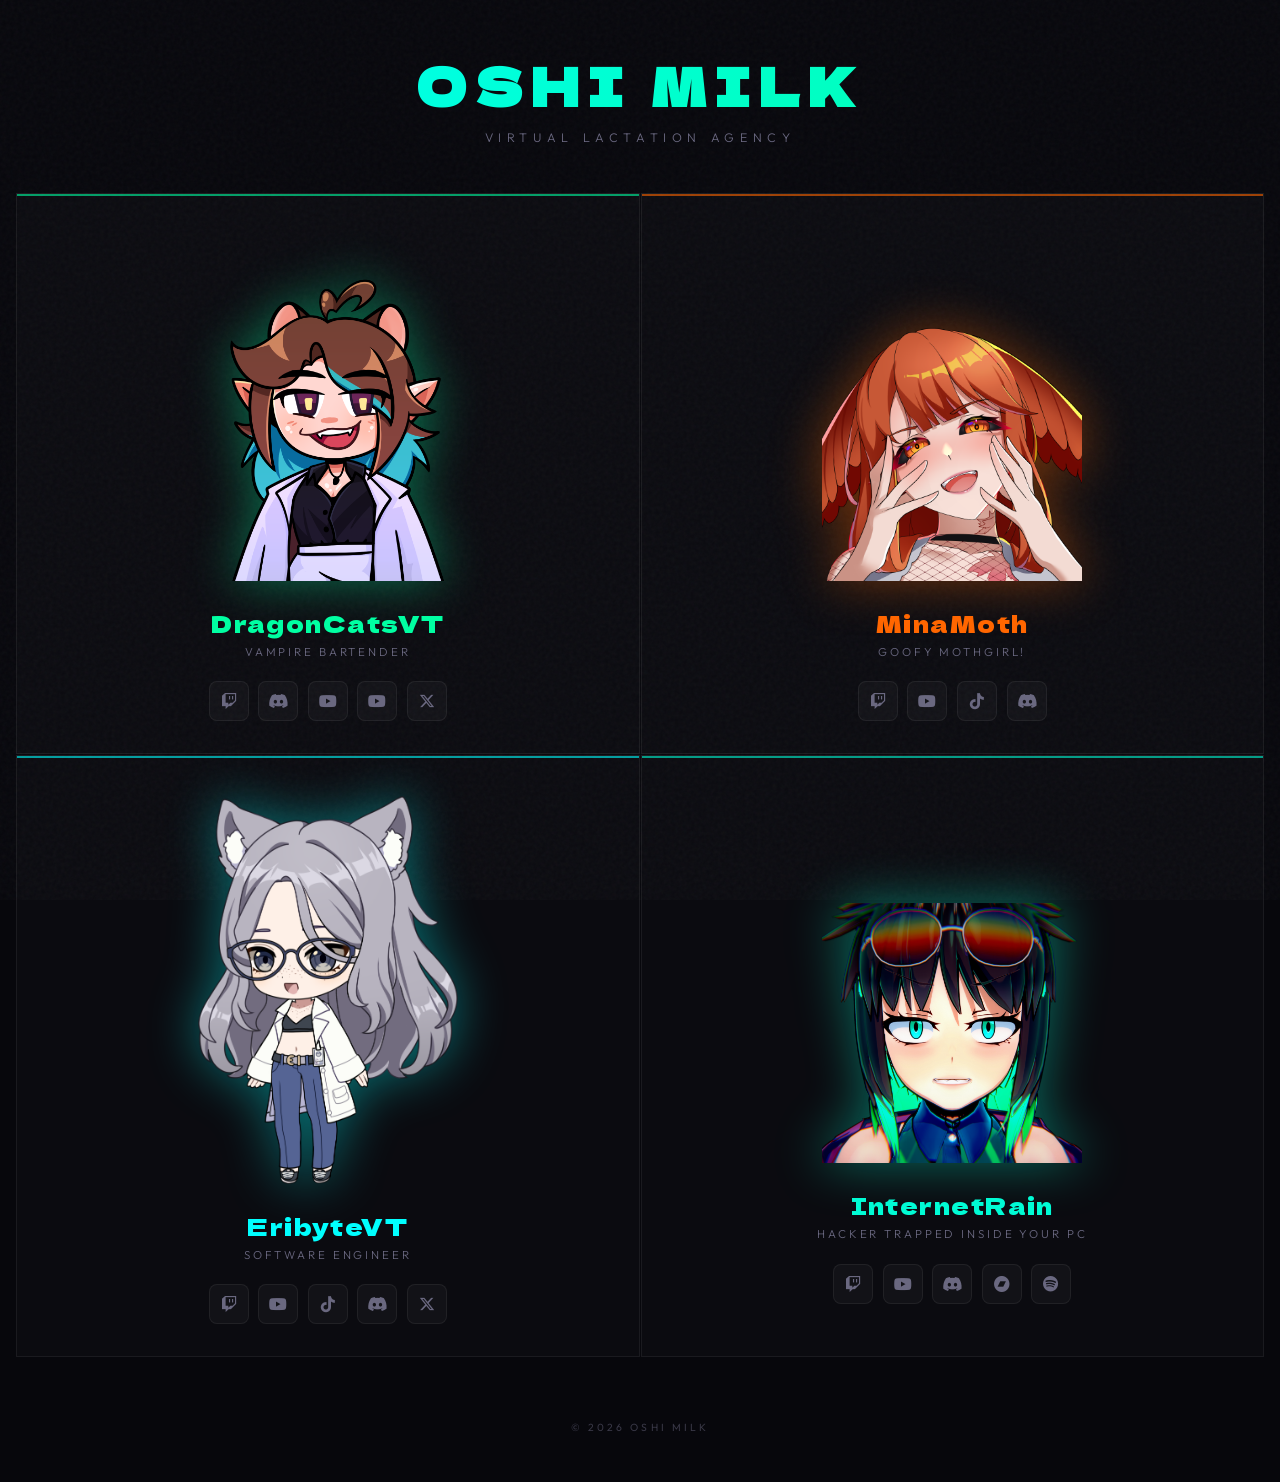
==== index.html @ 93157434 "added women" ====
<!doctype html>
<html lang="en">
  <head>
    <meta charset="UTF-8" />
    <meta name="viewport" content="width=device-width, initial-scale=1.0" />
    <title>Oshi Milk</title>
    <link
      rel="stylesheet"
      href="https://cdnjs.cloudflare.com/ajax/libs/font-awesome/6.6.0/css/all.min.css"
    />
    <link
      href="https://fonts.googleapis.com/css2?family=Dela+Gothic+One&family=Outfit:wght@300;400;600&display=swap"
      rel="stylesheet"
    />
    <link href="./index.css" rel="stylesheet" />
  </head>
  <body>
    <header>
      <h1>OSHI MILK</h1>
      <p>Virtual Lactation Agency</p>
    </header>

    <div class="talent-grid" id="talentGrid"></div>

    <footer>
      <p>&copy; 2026 Oshi Milk</p>
    </footer>

    <script>
      const talents = [
        {
          name: "EribyteVT",
          tagline: "Software Engineer",
          image: "03.png",
          accent: "#00ffff",
          socials: [
            {
              url: "https://www.twitch.tv/EribyteVT",
              icon: "fa-brands fa-twitch",
              label: "Twitch",
            },
            {
              url: "https://www.youtube.com/@EribyteVT",
              icon: "fa-brands fa-youtube",
              label: "YouTube",
            },
            {
              url: "https://www.tiktok.com/@EribyteVT",
              icon: "fa-brands fa-tiktok",
              label: "Tiktok",
            },
            {
              url: "https://www.discord.gg/8pM8kFvP5C",
              icon: "fa-brands fa-discord",
              label: "Discord",
            },
            {
              url: "https://x.com/EribyteVT",
              icon: "fa-brands fa-x-twitter",
              label: "Twitter",
            },
          ],
        },
        {
          name: "DragonCatsVT",
          tagline: "Vampire Bartender",
          image: "wokeesex.png",
          accent: "#00ffa2",
          socials: [
            {
              url: "https://www.twitch.tv/dragoncatsvt",
              icon: "fa-brands fa-twitch",
              label: "Twitch",
            },
            {
              url: "https://discord.com/invite/FYEabfMVD7",
              icon: "fa-brands fa-discord",
              label: "Discord",
            },
            {
              url: "https://www.youtube.com/@DragonCatsVT",
              icon: "fa-brands fa-youtube",
              label: "YouTube",
            },
            {
              url: "https://www.youtube.com/@DragonCatsVTVODS",
              icon: "fa-brands fa-youtube",
              label: "VODs",
            },
            {
              url: "https://x.com/DragonCatsVT",
              icon: "fa-brands fa-x-twitter",
              label: "Twitter",
            },
          ],
        },
        {
          name: "MinaMoth",
          tagline: "Goofy Mothgirl!",
          image: "./minami.png",
          accent: "#ff6600",
          socials: [
            {
              url: "https://www.twitch.tv/minamothvt",
              icon: "fa-brands fa-twitch",
              label: "Twitch",
            },
            {
              url: "https://www.youtube.com/@MinaMothVT",
              icon: "fa-brands fa-youtube",
              label: "YouTube",
            },
            {
              url: "https://www.tiktok.com/@minamothvt",
              icon: "fa-brands fa-tiktok",
              label: "YouTube",
            },
            {
              url: "https://discord.gg/jPKpUDyKKM",
              icon: "fa-brands fa-discord",
              label: "Discord",
            },
          ],
        },
        {
          name: "InternetRain",
          tagline: "hacker trapped inside your PC",
          image: "Netto_fugi.png",
          accent: "#00fcd5",
          socials: [
            {
              url: "https://www.twitch.tv/internetrain",
              icon: "fa-brands fa-twitch",
              label: "Twitch",
            },
            {
              url: "https://youtube.com/@internetrain?si=tHnkIHQCruz9U-Gr&sub_confirmation=1",
              icon: "fa-brands fa-youtube",
              label: "YouTube",
            },
            {
              url: "https://discord.gg/TC7NyGsWtM",
              icon: "fa-brands fa-discord",
              label: "Discord",
            },
            {
              url: "http://internetrain.bandcamp.com/",
              icon: "fa-brands fa-bandcamp",
              label: "Bandcamp",
            },
            {
              url: "https://open.spotify.com/artist/7hCQp6KXZw6xeW3U8JFI6D?utm_medium=share&utm_source=linktree",
              icon: "fa-brands fa-spotify",
              label: "Spotify",
            },
          ],
        },
      ];

      // Fisher-Yates shuffle
      function shuffle(arr) {
        const a = [...arr];
        for (let i = a.length - 1; i > 0; i--) {
          const j = Math.floor(Math.random() * (i + 1));
          [a[i], a[j]] = [a[j], a[i]];
        }
        return a;
      }

      function buildGrid() {
        const grid = document.getElementById("talentGrid");
        const shuffled = shuffle(talents);

        shuffled.forEach((t, i) => {
          const card = document.createElement("section");
          card.className = "talent-card";
          card.style.setProperty("--accent", t.accent);

          // Random float delay per card
          const floatDelay = (Math.random() * -5).toFixed(2);

          const socialsHTML = t.socials
            .map(
              (s) =>
                `<a href="${s.url}" data-label="${s.label}" target="_blank" rel="noopener"><i class="${s.icon}"></i></a>`,
            )
            .join("");

          const imageHTML = t.image
            ? `<img src="${t.image}" alt="${t.name}" style="animation-delay:${floatDelay}s"
                 onerror="this.style.display='none';this.nextElementSibling.style.display='flex';" />
               <div class="placeholder" style="display:none">Image not found</div>`
            : `<div class="placeholder">Awaiting<br/>Debut</div>`;

          card.innerHTML = `
            <div class="talent-image-wrap">
              ${imageHTML}
            </div>
            <div class="talent-name">${t.name}</div>
            <div class="talent-tagline">${t.tagline}</div>
            <div class="socials">${socialsHTML}</div>
          `;

          grid.appendChild(card);
        });
      }

      buildGrid();
    </script>
  </body>
</html>
---- index.css ----
*,
*::before,
*::after {
  margin: 0;
  padding: 0;
  box-sizing: border-box;
}

:root {
  --bg: #07070c;
  --text: #e8e6f0;
  --text-dim: #6a6880;
  --card-bg: rgba(255, 255, 255, 0.02);
  --card-border: rgba(255, 255, 255, 0.06);
}

body {
  background: var(--bg);
  color: var(--text);
  font-family: "Outfit", sans-serif;
  min-height: 100vh;
  overflow-x: hidden;
}

/* Subtle background grain */
body::before {
  content: "";
  position: fixed;
  inset: 0;
  background-image: url("data:image/svg+xml,%3Csvg viewBox='0 0 256 256' xmlns='http://www.w3.org/2000/svg'%3E%3Cfilter id='n'%3E%3CfeTurbulence type='fractalNoise' baseFrequency='0.9' numOctaves='4' stitchTiles='stitch'/%3E%3C/filter%3E%3Crect width='100%25' height='100%25' filter='url(%23n)' opacity='0.04'/%3E%3C/svg%3E");
  pointer-events: none;
  z-index: 0;
}

/* === HEADER === */
header {
  text-align: center;
  padding: 3rem 1rem 1rem;
  position: relative;
  z-index: 10;
}

header h1 {
  font-family: "Dela Gothic One", sans-serif;
  font-size: clamp(1.8rem, 5vw, 3.2rem);
  letter-spacing: 0.18em;
  text-transform: uppercase;
  background: linear-gradient(135deg, #00ffff, #00ffa2, #00ffff);
  background-size: 200% 200%;
  -webkit-background-clip: text;
  -webkit-text-fill-color: transparent;
  background-clip: text;
  animation: gradShift 6s ease-in-out infinite;
}

@keyframes gradShift {
  0%,
  100% {
    background-position: 0% 50%;
  }
  50% {
    background-position: 100% 50%;
  }
}

header p {
  font-size: 0.78rem;
  color: var(--text-dim);
  letter-spacing: 0.45em;
  text-transform: uppercase;
  margin-top: 0.5rem;
  font-weight: 300;
}

/* === GRID === */
.talent-grid {
  display: grid;
  grid-template-columns: 1fr 1fr;
  gap: 1px;
  max-width: 1400px;
  margin: 2rem auto;
  padding: 0 1rem;
  position: relative;
  z-index: 1;
}

@media (max-width: 600px) {
  .talent-grid {
    grid-template-columns: 1fr;
  }
}

/* === CARD === */
.talent-card {
  position: relative;
  background: var(--card-bg);
  border: 1px solid var(--card-border);
  padding: 2.5rem 2rem 2rem;
  display: flex;
  flex-direction: column;
  align-items: center;
  justify-content: center;
  text-align: center;
  overflow: hidden;
  opacity: 0;
  transform: translateY(30px);
  animation: cardIn 0.6s ease forwards;
}

.talent-card:nth-child(1) {
  animation-delay: 0.1s;
}
.talent-card:nth-child(2) {
  animation-delay: 0.2s;
}
.talent-card:nth-child(3) {
  animation-delay: 0.3s;
}
.talent-card:nth-child(4) {
  animation-delay: 0.4s;
}
.talent-card:nth-child(5) {
  animation-delay: 0.5s;
}

@keyframes cardIn {
  to {
    opacity: 1;
    transform: translateY(0);
  }
}

/* Accent glow line at top */
.talent-card::before {
  content: "";
  position: absolute;
  top: 0;
  left: 0;
  right: 0;
  height: 2px;
  background: var(--accent);
  opacity: 0.6;
  transition: opacity 0.4s ease;
}

.talent-card:hover::before {
  opacity: 1;
}

/* Corner glow on hover */
.talent-card::after {
  content: "";
  position: absolute;
  top: -60px;
  left: -60px;
  width: 140px;
  height: 140px;
  background: radial-gradient(circle, var(--accent) 0%, transparent 70%);
  opacity: 0;
  transition: opacity 0.5s ease;
  pointer-events: none;
}

.talent-card:hover::after {
  opacity: 0.08;
}

.talent-card:hover {
  background: rgba(255, 255, 255, 0.035);
}

/* === IMAGE === */
.talent-image-wrap {
  position: relative;
  width: clamp(160px, 60%, 260px);
  aspect-ratio: 3 / 4;
  margin-bottom: 1.5rem;
  z-index: 1;
}

.talent-image-wrap img {
  width: 100%;
  height: 100%;
  object-fit: contain;
  object-position: bottom center;
  display: block;
  filter: drop-shadow(
    0 0 25px color-mix(in srgb, var(--accent) 40%, transparent)
  );
  animation: float 5s ease-in-out infinite;
}

@keyframes float {
  0%,
  100% {
    transform: translateY(0);
  }
  50% {
    transform: translateY(-8px);
  }
}

.talent-image-wrap .placeholder {
  width: 100%;
  height: 100%;
  border: 1px dashed var(--text-dim);
  border-radius: 8px;
  display: flex;
  align-items: center;
  justify-content: center;
  font-size: 0.7rem;
  color: var(--text-dim);
  text-align: center;
  padding: 1rem;
  line-height: 1.5;
}

/* === TALENT INFO === */
.talent-name {
  font-family: "Dela Gothic One", sans-serif;
  font-size: clamp(1rem, 2vw, 1.5rem);
  letter-spacing: 0.06em;
  color: var(--accent);
  margin-bottom: 0.25rem;
  z-index: 1;
}

.talent-tagline {
  font-size: 0.72rem;
  color: var(--text-dim);
  letter-spacing: 0.25em;
  text-transform: uppercase;
  margin-bottom: 1.4rem;
  font-weight: 300;
  z-index: 1;
}

/* === SOCIAL LINKS === */
.socials {
  display: flex;
  gap: 0.6rem;
  z-index: 1;
  flex-wrap: wrap;
  justify-content: center;
}

.socials a {
  display: flex;
  align-items: center;
  justify-content: center;
  width: 40px;
  height: 40px;
  border-radius: 8px;
  font-size: 1rem;
  text-decoration: none;
  color: var(--text-dim);
  background: rgba(255, 255, 255, 0.03);
  border: 1px solid rgba(255, 255, 255, 0.06);
  transition: all 0.3s ease;
  position: relative;
}

.socials a:hover {
  color: var(--accent);
  border-color: color-mix(in srgb, var(--accent) 40%, transparent);
  background: color-mix(in srgb, var(--accent) 8%, transparent);
  box-shadow: 0 0 20px color-mix(in srgb, var(--accent) 15%, transparent);
  transform: translateY(-2px);
}

/* Tooltip */
.socials a::after {
  content: attr(data-label);
  position: absolute;
  bottom: calc(100% + 8px);
  left: 50%;
  transform: translateX(-50%) translateY(4px);
  font-size: 0.6rem;
  letter-spacing: 0.1em;
  text-transform: uppercase;
  white-space: nowrap;
  padding: 3px 8px;
  border-radius: 4px;
  background: rgba(0, 0, 0, 0.9);
  color: var(--text);
  opacity: 0;
  pointer-events: none;
  transition: all 0.25s ease;
}

.socials a:hover::after {
  opacity: 1;
  transform: translateX(-50%) translateY(0);
}

/* === FOOTER === */
footer {
  text-align: center;
  padding: 2rem 1rem 3rem;
  position: relative;
  z-index: 1;
}

footer p {
  font-size: 0.65rem;
  color: var(--text-dim);
  letter-spacing: 0.3em;
  text-transform: uppercase;
  opacity: 0.5;
}
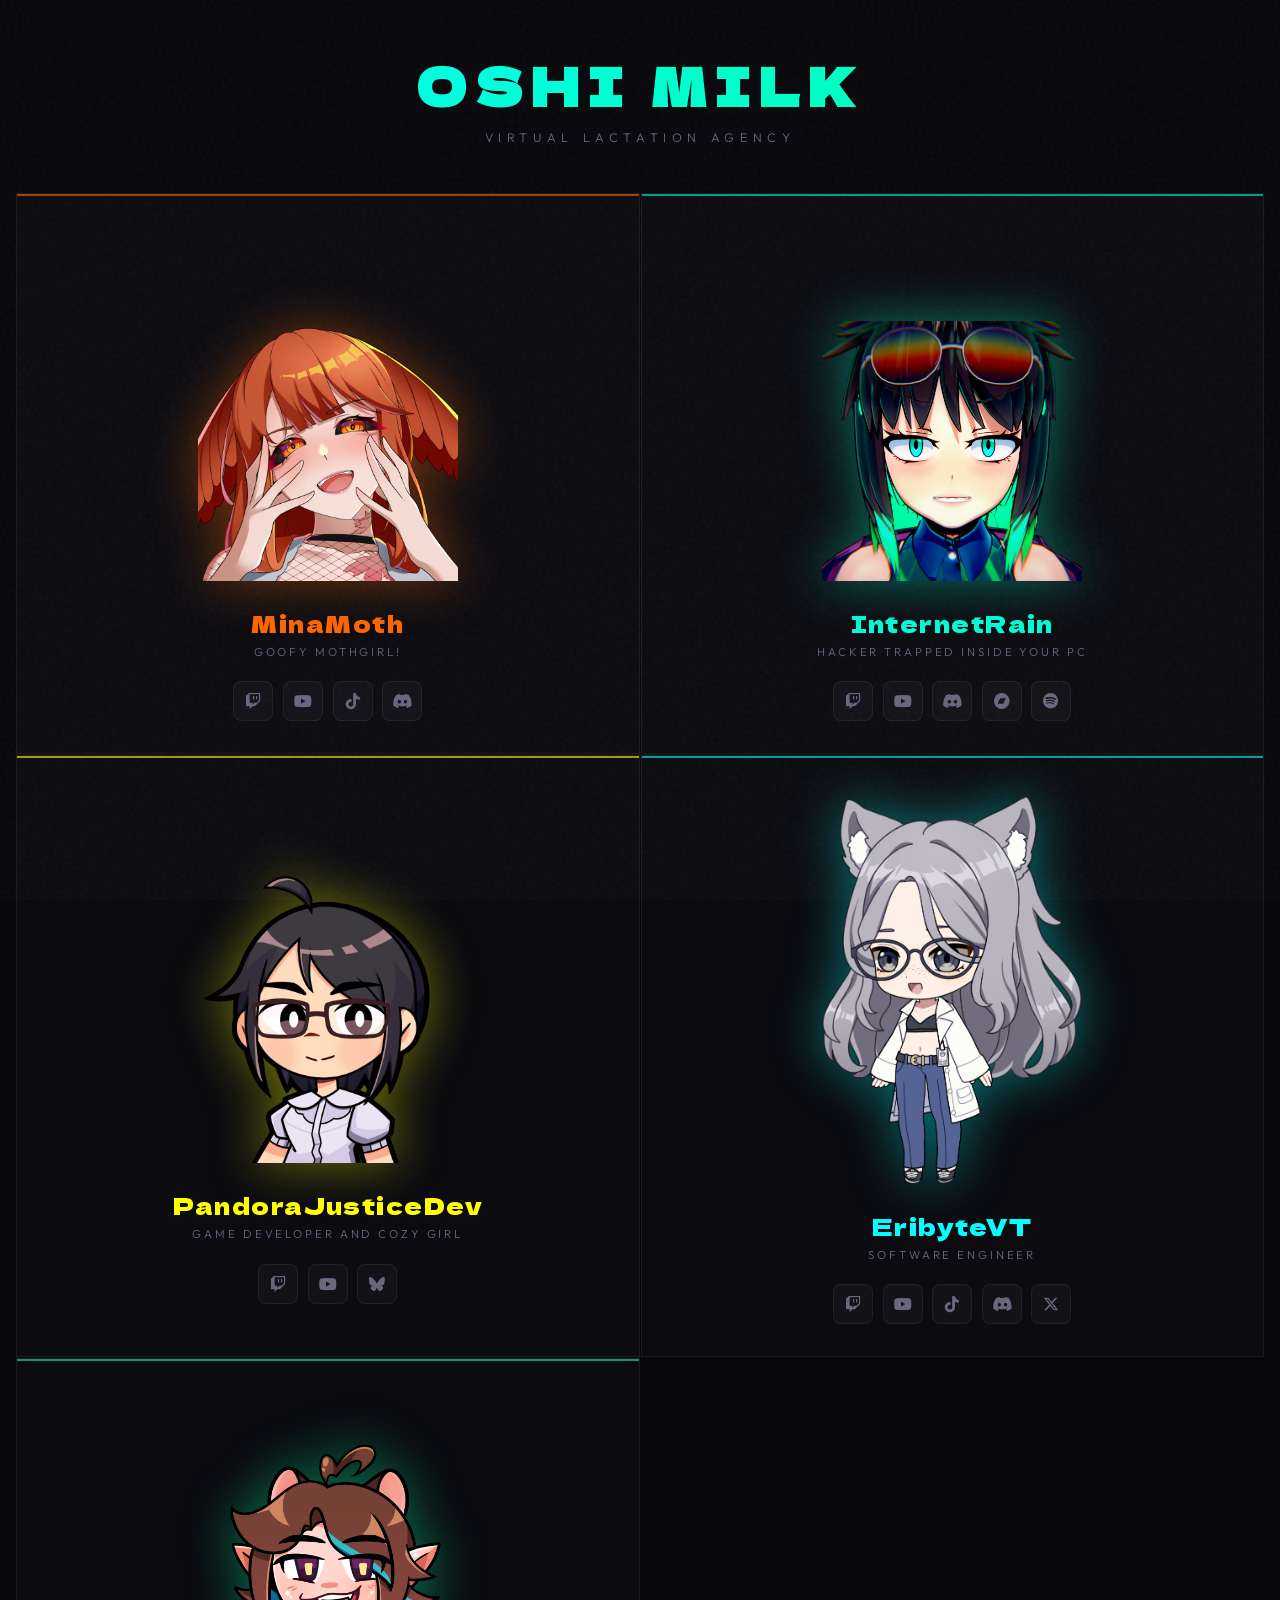
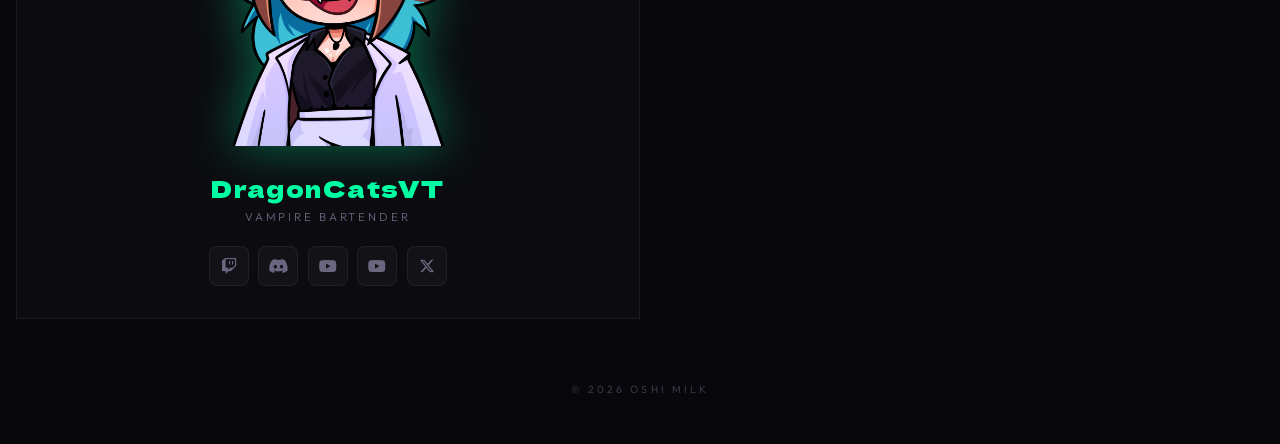
==== commit 2c4e79d7: "added pandorak" ====
--- a/index.html
+++ b/index.html
@@ -155,9 +155,31 @@
             },
           ],
         },
+        {
+          name: "PandoraJusticeDev",
+          tagline: "Game Developer and Cozy Girl",
+          image: "pandorka.png",
+          accent: "#ffff00",
+          socials: [
+            {
+              url: "https://www.twitch.tv/pandorajusticedev",
+              icon: "fa-brands fa-twitch",
+              label: "Twitch",
+            },
+            {
+              url: "https://www.youtube.com/@PandoraJustice",
+              icon: "fa-brands fa-youtube",
+              label: "YouTube",
+            },
+            {
+              url: "https://bsky.app/profile/pandorajusticedev.bsky.social",
+              icon: "fa-brands fa-bluesky",
+              label: "Discord",
+            },
+          ],
+        },
       ];
 
-      // Fisher-Yates shuffle
       function shuffle(arr) {
         const a = [...arr];
         for (let i = a.length - 1; i > 0; i--) {
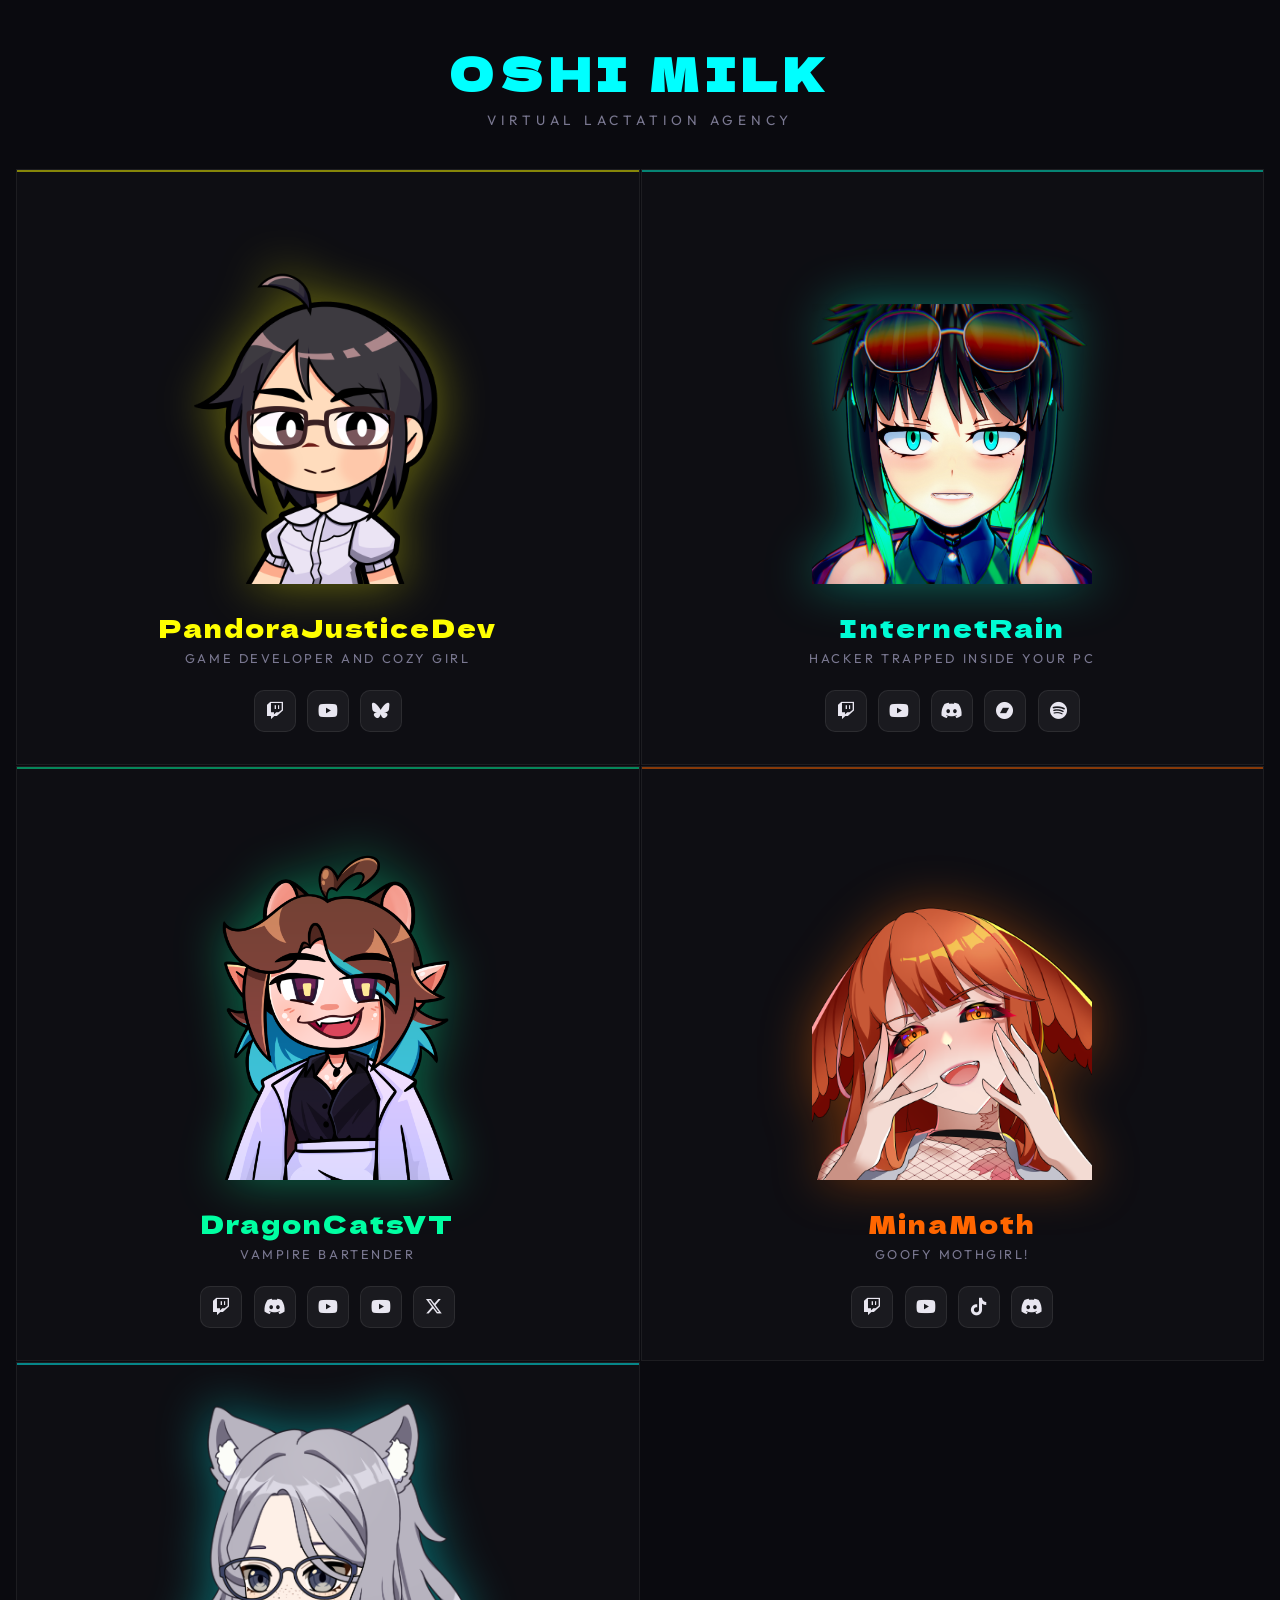
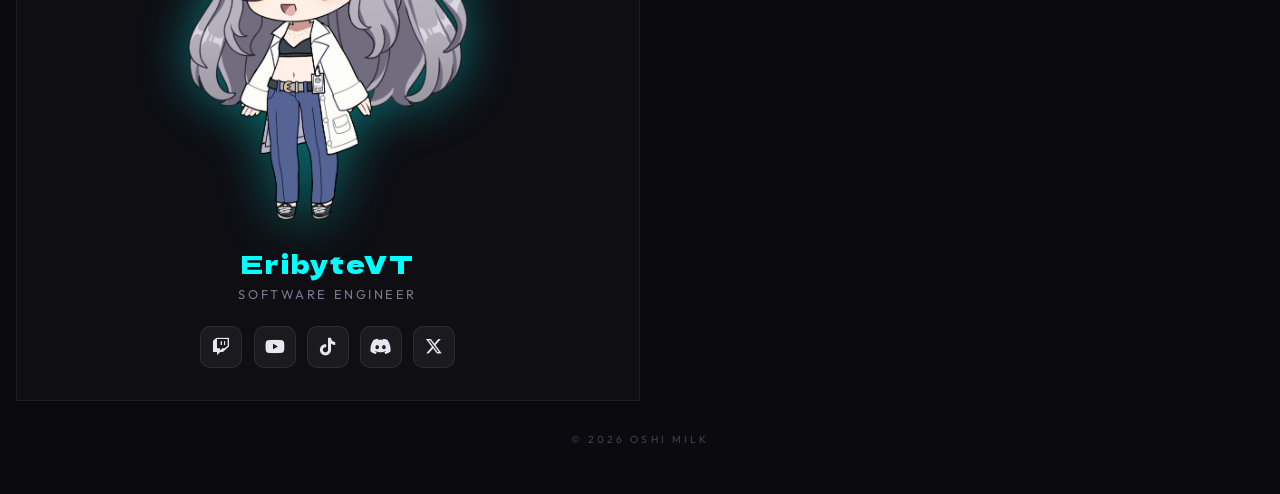
==== commit 8581b4bd: "added live section" ====
--- a/index.html
+++ b/index.html
@@ -20,6 +20,15 @@
       <p>Virtual Lactation Agency</p>
     </header>
 
+    <!-- LIVE section, hidden unless used -->
+    <div class="live-section" id="liveSection">
+      <div class="live-header">
+        <div class="live-badge"><span class="live-dot"></span> LIVE NOW</div>
+        <div class="live-subtitle">Currently Live</div>
+      </div>
+      <div class="live-streams" id="liveStreams"></div>
+    </div>
+
     <div class="talent-grid" id="talentGrid"></div>
 
     <footer>
@@ -33,6 +42,7 @@
           tagline: "Software Engineer",
           image: "03.png",
           accent: "#00ffff",
+          twitchChannel: "EribyteVT",
           socials: [
             {
               url: "https://www.twitch.tv/EribyteVT",
@@ -66,6 +76,7 @@
           tagline: "Vampire Bartender",
           image: "wokeesex.png",
           accent: "#00ffa2",
+          twitchChannel: "dragoncatsvt",
           socials: [
             {
               url: "https://www.twitch.tv/dragoncatsvt",
@@ -99,6 +110,7 @@
           tagline: "Goofy Mothgirl!",
           image: "./minami.png",
           accent: "#ff6600",
+          twitchChannel: "minamothvt",
           socials: [
             {
               url: "https://www.twitch.tv/minamothvt",
@@ -113,7 +125,7 @@
             {
               url: "https://www.tiktok.com/@minamothvt",
               icon: "fa-brands fa-tiktok",
-              label: "YouTube",
+              label: "TikTok",
             },
             {
               url: "https://discord.gg/jPKpUDyKKM",
@@ -127,6 +139,7 @@
           tagline: "hacker trapped inside your PC",
           image: "Netto_fugi.png",
           accent: "#00fcd5",
+          twitchChannel: "internetrain",
           socials: [
             {
               url: "https://www.twitch.tv/internetrain",
@@ -160,6 +173,7 @@
           tagline: "Game Developer and Cozy Girl",
           image: "pandorka.png",
           accent: "#ffff00",
+          twitchChannel: "pandorajusticedev",
           socials: [
             {
               url: "https://www.twitch.tv/pandorajusticedev",
@@ -174,12 +188,13 @@
             {
               url: "https://bsky.app/profile/pandorajusticedev.bsky.social",
               icon: "fa-brands fa-bluesky",
-              label: "Discord",
+              label: "Bluesky",
             },
           ],
         },
       ];
 
+      // === SHUFFLE ===
       function shuffle(arr) {
         const a = [...arr];
         for (let i = a.length - 1; i > 0; i--) {
@@ -189,6 +204,7 @@
         return a;
       }
 
+      // === BUILD TALENT GRID ===
       function buildGrid() {
         const grid = document.getElementById("talentGrid");
         const shuffled = shuffle(talents);
@@ -197,8 +213,8 @@
           const card = document.createElement("section");
           card.className = "talent-card";
           card.style.setProperty("--accent", t.accent);
-
-          // Random float delay per card
+          card.dataset.name = t.name;
+
           const floatDelay = (Math.random() * -5).toFixed(2);
 
           const socialsHTML = t.socials
@@ -227,7 +243,78 @@
         });
       }
 
+      // LIVE DETECTION
+      async function checkIfLive(channel) {
+        try {
+          const res = await fetch(`https://decapi.me/twitch/uptime/${channel}`);
+          const text = await res.text();
+          // https://docs.decapi.me/twitch
+          return !text.toLowerCase().includes("offline");
+        } catch (e) {
+          return false;
+        }
+      }
+
+      async function initLiveDetection() {
+        const liveSection = document.getElementById("liveSection");
+        const liveStreams = document.getElementById("liveStreams");
+        const parentDomain = window.location.hostname || "localhost";
+
+        const twitchTalents = talents.filter((t) => t.twitchChannel);
+        if (!twitchTalents.length) return;
+
+        // Check all channels in parallel
+        const results = await Promise.all(
+          twitchTalents.map(async (t) => ({
+            talent: t,
+            isLive: await checkIfLive(t.twitchChannel),
+          })),
+        );
+
+        const liveTalents = results.filter((r) => r.isLive);
+
+        if (liveTalents.length === 0) return;
+
+        // Show the section
+        liveSection.classList.add("visible");
+
+        liveTalents.forEach(({ talent }, i) => {
+          // Create stream card with embedded Twitch player
+          const card = document.createElement("div");
+          card.className = "live-stream-card";
+          card.style.animationDelay = `${i * 0.15}s`;
+
+          card.innerHTML = `
+            <iframe
+              class="live-stream-embed"
+              src="https://player.twitch.tv/?channel=${talent.twitchChannel}&parent=${parentDomain}&muted=true&autoplay=true"
+              allowfullscreen
+            ></iframe>
+            <div class="live-stream-info">
+              <div class="live-stream-name" style="color:${talent.accent}">${talent.name}</div>
+              <div class="live-stream-label">
+                <span class="live-dot"></span> LIVE
+              </div>
+            </div>
+          `;
+
+          liveStreams.appendChild(card);
+
+          // Add pulsing LIVE dot to their grid card for rizzmaxxing
+          const gridCard = document.querySelector(
+            `.talent-card[data-name="${talent.name}"] .talent-name`,
+          );
+          if (gridCard && !gridCard.querySelector(".grid-live-dot")) {
+            const dot = document.createElement("span");
+            dot.className = "grid-live-dot";
+            gridCard.appendChild(dot);
+          }
+        });
+      }
+
+      // Go
       buildGrid();
+      initLiveDetection();
     </script>
   </body>
 </html>
--- a/index.css
+++ b/index.css
@@ -7,9 +7,9 @@
 }
 
 :root {
-  --bg: #07070c;
+  --bg: #0a0a0f;
   --text: #e8e6f0;
-  --text-dim: #6a6880;
+  --text-dim: #7a7891;
   --card-bg: rgba(255, 255, 255, 0.02);
   --card-border: rgba(255, 255, 255, 0.06);
 }
@@ -22,72 +22,186 @@
   overflow-x: hidden;
 }
 
-/* Subtle background grain */
-body::before {
-  content: "";
-  position: fixed;
-  inset: 0;
-  background-image: url("data:image/svg+xml,%3Csvg viewBox='0 0 256 256' xmlns='http://www.w3.org/2000/svg'%3E%3Cfilter id='n'%3E%3CfeTurbulence type='fractalNoise' baseFrequency='0.9' numOctaves='4' stitchTiles='stitch'/%3E%3C/filter%3E%3Crect width='100%25' height='100%25' filter='url(%23n)' opacity='0.04'/%3E%3C/svg%3E");
-  pointer-events: none;
-  z-index: 0;
-}
-
 /* === HEADER === */
 header {
   text-align: center;
-  padding: 3rem 1rem 1rem;
+  padding: 2.5rem 1rem 1rem;
   position: relative;
   z-index: 10;
 }
 
 header h1 {
   font-family: "Dela Gothic One", sans-serif;
-  font-size: clamp(1.8rem, 5vw, 3.2rem);
-  letter-spacing: 0.18em;
-  text-transform: uppercase;
-  background: linear-gradient(135deg, #00ffff, #00ffa2, #00ffff);
-  background-size: 200% 200%;
-  -webkit-background-clip: text;
-  -webkit-text-fill-color: transparent;
-  background-clip: text;
-  animation: gradShift 6s ease-in-out infinite;
-}
-
-@keyframes gradShift {
+  font-size: clamp(1.6rem, 4vw, 2.8rem);
+  letter-spacing: 0.15em;
+  text-transform: uppercase;
+  color: #00ffff;
+}
+
+header p {
+  font-size: 0.85rem;
+  color: var(--text-dim);
+  letter-spacing: 0.35em;
+  text-transform: uppercase;
+  margin-top: 0.4rem;
+}
+
+/* ============================================
+   LIVE NOW SECTION
+   ============================================ */
+.live-section {
+  display: none;
+  max-width: 1400px;
+  margin: 1.5rem auto 0;
+  padding: 0 1rem;
+  position: relative;
+  z-index: 1;
+}
+
+.live-section.visible {
+  display: block;
+  animation: cardIn 0.6s ease forwards;
+}
+
+.live-header {
+  display: flex;
+  align-items: center;
+  gap: 0.75rem;
+  margin-bottom: 0.75rem;
+}
+
+.live-badge {
+  display: flex;
+  align-items: center;
+  gap: 0.45rem;
+  font-family: "Dela Gothic One", sans-serif;
+  font-size: 0.85rem;
+  letter-spacing: 0.12em;
+  color: #ff2d55;
+  text-transform: uppercase;
+}
+
+.live-dot {
+  width: 10px;
+  height: 10px;
+  background: #ff2d55;
+  border-radius: 50%;
+  animation: livePulse 1.5s ease-in-out infinite;
+  box-shadow: 0 0 8px #ff2d55;
+}
+
+@keyframes livePulse {
   0%,
   100% {
-    background-position: 0% 50%;
+    opacity: 1;
+    transform: scale(1);
   }
   50% {
-    background-position: 100% 50%;
-  }
-}
-
-header p {
-  font-size: 0.78rem;
+    opacity: 0.4;
+    transform: scale(0.75);
+  }
+}
+
+.live-subtitle {
+  font-size: 0.68rem;
   color: var(--text-dim);
-  letter-spacing: 0.45em;
-  text-transform: uppercase;
-  margin-top: 0.5rem;
+  letter-spacing: 0.25em;
+  text-transform: uppercase;
   font-weight: 300;
 }
 
-/* === GRID === */
+.live-streams {
+  display: grid;
+  grid-template-columns: repeat(auto-fill, minmax(380px, 1fr));
+  gap: 1px;
+}
+
+.live-stream-card {
+  background: var(--card-bg);
+  border: 1px solid rgba(255, 45, 85, 0.15);
+  overflow: hidden;
+  position: relative;
+  opacity: 0;
+  transform: translateY(20px);
+  animation: cardIn 0.5s ease forwards;
+}
+
+.live-stream-card::before {
+  content: "";
+  position: absolute;
+  top: 0;
+  left: 0;
+  right: 0;
+  height: 2px;
+  background: #ff2d55;
+  opacity: 0.8;
+  z-index: 2;
+}
+
+.live-stream-embed {
+  width: 100%;
+  aspect-ratio: 16 / 9;
+  border: none;
+  display: block;
+  background: #000;
+}
+
+.live-stream-info {
+  padding: 0.8rem 1rem;
+  display: flex;
+  align-items: center;
+  justify-content: space-between;
+  gap: 1rem;
+}
+
+.live-stream-name {
+  font-family: "Dela Gothic One", sans-serif;
+  font-size: 0.9rem;
+  letter-spacing: 0.05em;
+}
+
+.live-stream-label {
+  display: flex;
+  align-items: center;
+  gap: 0.35rem;
+  font-size: 0.6rem;
+  letter-spacing: 0.15em;
+  text-transform: uppercase;
+  color: #ff2d55;
+  font-weight: 600;
+  flex-shrink: 0;
+}
+
+.live-stream-label .live-dot {
+  width: 6px;
+  height: 6px;
+}
+
+/* Pulsing live dot added to grid card names */
+.grid-live-dot {
+  display: inline-block;
+  width: 8px;
+  height: 8px;
+  background: #ff2d55;
+  border-radius: 50%;
+  margin-left: 0.5rem;
+  vertical-align: middle;
+  animation: livePulse 1.5s ease-in-out infinite;
+  box-shadow: 0 0 6px #ff2d55;
+}
+
+/* ============================================
+   TALENT GRID
+   ============================================ */
 .talent-grid {
   display: grid;
   grid-template-columns: 1fr 1fr;
   gap: 1px;
   max-width: 1400px;
-  margin: 2rem auto;
+  margin: 1.5rem auto 0;
   padding: 0 1rem;
   position: relative;
   z-index: 1;
-}
-
-@media (max-width: 600px) {
-  .talent-grid {
-    grid-template-columns: 1fr;
-  }
 }
 
 /* === CARD === */
@@ -111,16 +225,16 @@
   animation-delay: 0.1s;
 }
 .talent-card:nth-child(2) {
-  animation-delay: 0.2s;
+  animation-delay: 0.18s;
 }
 .talent-card:nth-child(3) {
-  animation-delay: 0.3s;
+  animation-delay: 0.26s;
 }
 .talent-card:nth-child(4) {
-  animation-delay: 0.4s;
+  animation-delay: 0.34s;
 }
 .talent-card:nth-child(5) {
-  animation-delay: 0.5s;
+  animation-delay: 0.42s;
 }
 
 @keyframes cardIn {
@@ -139,7 +253,7 @@
   right: 0;
   height: 2px;
   background: var(--accent);
-  opacity: 0.6;
+  opacity: 0.5;
   transition: opacity 0.4s ease;
 }
 
@@ -172,7 +286,7 @@
 /* === IMAGE === */
 .talent-image-wrap {
   position: relative;
-  width: clamp(160px, 60%, 260px);
+  width: clamp(160px, 55%, 280px);
   aspect-ratio: 3 / 4;
   margin-bottom: 1.5rem;
   z-index: 1;
@@ -196,19 +310,19 @@
     transform: translateY(0);
   }
   50% {
-    transform: translateY(-8px);
+    transform: translateY(-10px);
   }
 }
 
 .talent-image-wrap .placeholder {
   width: 100%;
   height: 100%;
-  border: 1px dashed var(--text-dim);
-  border-radius: 8px;
+  border: 2px dashed var(--text-dim);
+  border-radius: 12px;
   display: flex;
   align-items: center;
   justify-content: center;
-  font-size: 0.7rem;
+  font-size: 0.75rem;
   color: var(--text-dim);
   text-align: center;
   padding: 1rem;
@@ -218,27 +332,26 @@
 /* === TALENT INFO === */
 .talent-name {
   font-family: "Dela Gothic One", sans-serif;
-  font-size: clamp(1rem, 2vw, 1.5rem);
-  letter-spacing: 0.06em;
+  font-size: clamp(1.1rem, 2.2vw, 1.6rem);
+  letter-spacing: 0.08em;
+  margin-bottom: 0.3rem;
   color: var(--accent);
-  margin-bottom: 0.25rem;
   z-index: 1;
 }
 
 .talent-tagline {
-  font-size: 0.72rem;
+  font-size: 0.8rem;
   color: var(--text-dim);
-  letter-spacing: 0.25em;
-  text-transform: uppercase;
-  margin-bottom: 1.4rem;
-  font-weight: 300;
+  letter-spacing: 0.2em;
+  text-transform: uppercase;
+  margin-bottom: 1.5rem;
   z-index: 1;
 }
 
 /* === SOCIAL LINKS === */
 .socials {
   display: flex;
-  gap: 0.6rem;
+  gap: 0.7rem;
   z-index: 1;
   flex-wrap: wrap;
   justify-content: center;
@@ -248,24 +361,24 @@
   display: flex;
   align-items: center;
   justify-content: center;
-  width: 40px;
-  height: 40px;
-  border-radius: 8px;
-  font-size: 1rem;
+  width: 42px;
+  height: 42px;
+  border-radius: 10px;
+  font-size: 1.1rem;
   text-decoration: none;
-  color: var(--text-dim);
-  background: rgba(255, 255, 255, 0.03);
-  border: 1px solid rgba(255, 255, 255, 0.06);
+  color: var(--text);
+  background: rgba(255, 255, 255, 0.05);
+  border: 1px solid rgba(255, 255, 255, 0.08);
   transition: all 0.3s ease;
   position: relative;
 }
 
 .socials a:hover {
+  border-color: var(--accent);
   color: var(--accent);
-  border-color: color-mix(in srgb, var(--accent) 40%, transparent);
-  background: color-mix(in srgb, var(--accent) 8%, transparent);
-  box-shadow: 0 0 20px color-mix(in srgb, var(--accent) 15%, transparent);
-  transform: translateY(-2px);
+  background: color-mix(in srgb, var(--accent) 10%, transparent);
+  box-shadow: 0 0 18px color-mix(in srgb, var(--accent) 20%, transparent);
+  transform: translateY(-3px);
 }
 
 /* Tooltip */
@@ -275,13 +388,13 @@
   bottom: calc(100% + 8px);
   left: 50%;
   transform: translateX(-50%) translateY(4px);
-  font-size: 0.6rem;
+  font-size: 0.65rem;
   letter-spacing: 0.1em;
   text-transform: uppercase;
   white-space: nowrap;
   padding: 3px 8px;
   border-radius: 4px;
-  background: rgba(0, 0, 0, 0.9);
+  background: rgba(0, 0, 0, 0.85);
   color: var(--text);
   opacity: 0;
   pointer-events: none;
@@ -308,3 +421,19 @@
   text-transform: uppercase;
   opacity: 0.5;
 }
+
+/* === RESPONSIVE === */
+@media (max-width: 700px) {
+  .talent-grid {
+    grid-template-columns: 1fr;
+  }
+  .live-streams {
+    grid-template-columns: 1fr;
+  }
+  .talent-card {
+    padding: 2rem 1rem;
+  }
+  .talent-image-wrap {
+    width: clamp(180px, 60%, 260px);
+  }
+}
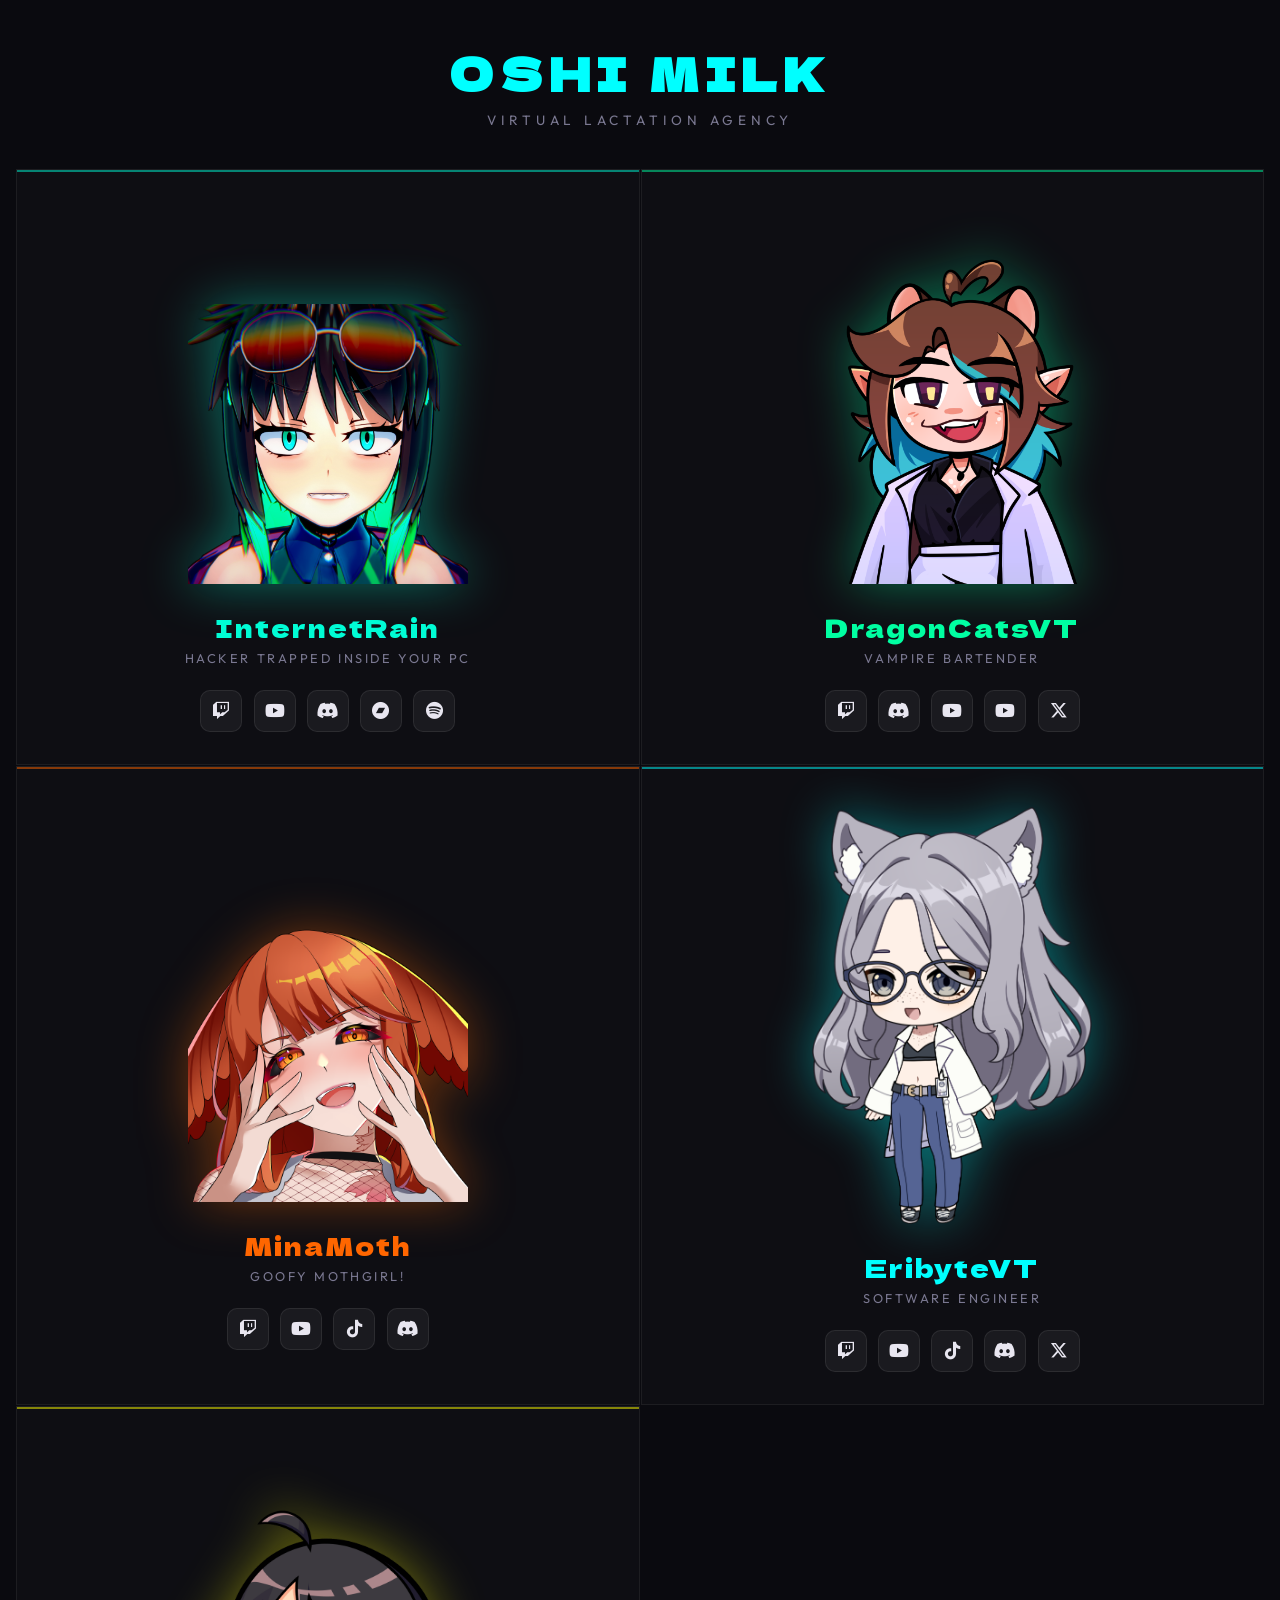
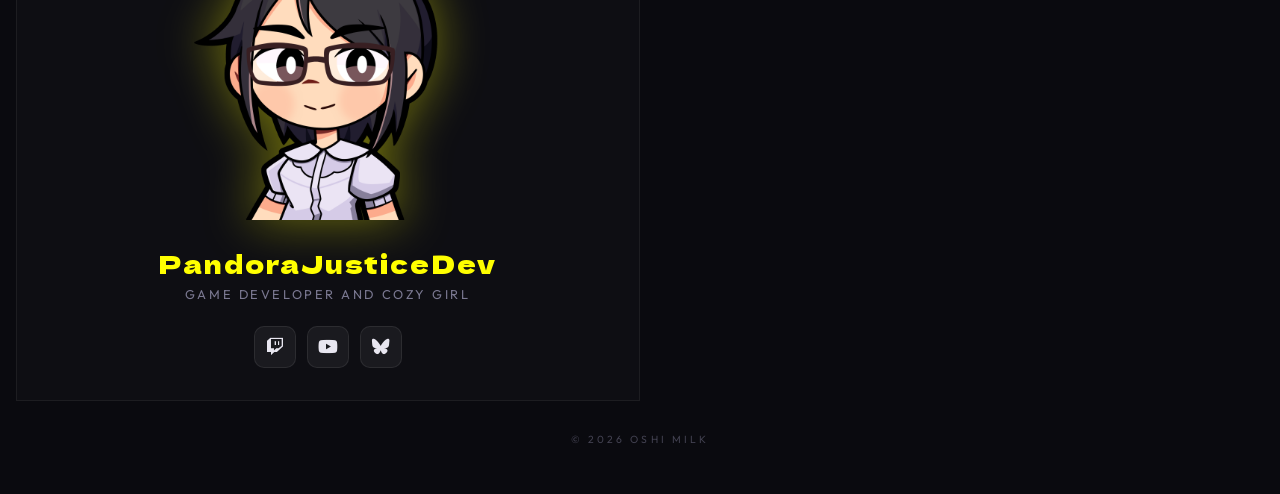
==== commit dc913d69: "added youtube and bios" ====
--- a/index.html
+++ b/index.html
@@ -43,6 +43,11 @@
           image: "03.png",
           accent: "#00ffff",
           twitchChannel: "EribyteVT",
+          bio: `Eribyte is your Average Software Engineer, residing more on the backend of the spectrum she likes SQL, Java, and Especially Python. 
+          She's often found streaming whatever she wants on a given day, usually something either niche or at least a decade old .
+          She likes Rootbeer, Monster Energy, and her home state of MINNESOTA BABY SKI-U-MAH GO VIKINGS RAAAAAAAAAAAAAAAAAAAAAAAAAAH
+          `,
+          youtubeHandle: "@EribyteVT",
           socials: [
             {
               url: "https://www.twitch.tv/EribyteVT",
@@ -77,6 +82,8 @@
           image: "wokeesex.png",
           accent: "#00ffa2",
           twitchChannel: "dragoncatsvt",
+          bio: "",
+          youtubeHandle: "@DragonCatsVT",
           socials: [
             {
               url: "https://www.twitch.tv/dragoncatsvt",
@@ -111,6 +118,8 @@
           image: "./minami.png",
           accent: "#ff6600",
           twitchChannel: "minamothvt",
+          bio: "",
+          youtubeHandle: "@MinaMothVT",
           socials: [
             {
               url: "https://www.twitch.tv/minamothvt",
@@ -140,6 +149,8 @@
           image: "Netto_fugi.png",
           accent: "#00fcd5",
           twitchChannel: "internetrain",
+          bio: "",
+          youtubeHandle: "@internetrain",
           socials: [
             {
               url: "https://www.twitch.tv/internetrain",
@@ -174,6 +185,8 @@
           image: "pandorka.png",
           accent: "#ffff00",
           twitchChannel: "pandorajusticedev",
+          bio: "",
+          youtubeHandle: "@PandoraJustice",
           socials: [
             {
               url: "https://www.twitch.tv/pandorajusticedev",
@@ -204,10 +217,230 @@
         return a;
       }
 
+      const ytCache = {};
+
+      async function fetchLatestVideo(handle) {
+        if (!handle) return null;
+        if (ytCache[handle]) return ytCache[handle];
+
+        try {
+          const res = await fetch(
+            `https://decapi.me/youtube/latest_video?id=${encodeURIComponent(handle)}&no_shorts=1&min_duration=180`,
+          );
+          const text = (await res.text()).trim();
+
+          // DecAPI returns a YouTube URL if successful, or an error message
+          const match = text.match(
+            /(?:watch\?v=|youtu\.be\/)([a-zA-Z0-9_-]{11})/,
+          );
+          if (!match) return fetchLatestShort(handle);
+
+          const result = { videoId: match[1], url: text };
+          ytCache[handle] = result;
+          return result;
+        } catch (e) {
+          console.warn("DecAPI YouTube fetch failed for", handle, e);
+          return null;
+        }
+      }
+
+      async function fetchLatestShort(handle) {
+        if (!handle) return null;
+        if (ytCache[handle]) return ytCache[handle];
+
+        try {
+          const res = await fetch(
+            `https://decapi.me/youtube/latest_video?id=${encodeURIComponent(handle)}`,
+          );
+          const text = (await res.text()).trim();
+
+          // DecAPI returns a YouTube URL if successful, or an error message
+          const match = text.match(
+            /(?:watch\?v=|youtu\.be\/)([a-zA-Z0-9_-]{11})/,
+          );
+          if (!match) return null;
+
+          const result = { videoId: match[1], url: text };
+          ytCache[handle] = result;
+          return result;
+        } catch (e) {
+          console.warn("DecAPI YouTube fetch failed for", handle, e);
+          return null;
+        }
+      }
+
+      function getYoutubeUrl(talent) {
+        const yt = talent.socials.find(
+          (s) => s.icon.includes("fa-youtube") && s.label !== "VODs",
+        );
+        return yt ? yt.url : null;
+      }
+
+      function buildYtFallback(talent) {
+        const ytUrl = getYoutubeUrl(talent);
+        if (!ytUrl) return "";
+        return `
+          <div class="detail-yt-fallback">
+            <a href="${ytUrl}" target="_blank" rel="noopener">
+              <i class="fa-brands fa-youtube"></i> Visit ${talent.name} on YouTube
+            </a>
+          </div>
+        `;
+      }
+
+      let detailPanel = null;
+      let currentTalent = null;
+      let currentCard = null;
+      let isAnimating = false;
+
+      function createDetailPanel() {
+        detailPanel = document.createElement("div");
+        detailPanel.className = "detail-panel";
+        detailPanel.innerHTML = `
+          <div class="detail-panel-overflow">
+            <button class="detail-close" aria-label="Close"><i class="fa-solid fa-xmark"></i></button>
+            <div class="detail-panel-inner">
+              <div class="detail-bio">
+                <div class="detail-label">About</div>
+                <div class="detail-bio-content"></div>
+              </div>
+              <div class="detail-yt">
+                <div class="detail-label">Latest Video</div>
+                <div class="detail-yt-content"></div>
+              </div>
+            </div>
+          </div>
+        `;
+
+        detailPanel
+          .querySelector(".detail-close")
+          .addEventListener("click", (e) => {
+            e.stopPropagation();
+            closePanel();
+          });
+      }
+
+      async function openPanel(card, talent) {
+        const grid = document.getElementById("talentGrid");
+        const cards = Array.from(grid.querySelectorAll(".talent-card"));
+        const cardIndex = cards.indexOf(card);
+
+        // Determine columns (2 on desktop, 1 on mobile)
+        const gridStyle = getComputedStyle(grid);
+        const cols = gridStyle.gridTemplateColumns.split(" ").length;
+
+        // Find the last card in this row
+        const rowEnd = Math.min(
+          cardIndex + (cols - 1 - (cardIndex % cols)),
+          cards.length - 1,
+        );
+        const insertAfter = cards[rowEnd];
+
+        detailPanel.style.setProperty("--accent", talent.accent);
+
+        const bioContent = detailPanel.querySelector(".detail-bio-content");
+        bioContent.innerHTML = talent.bio
+          ? `<div class="detail-bio-text">${talent.bio}</div>`
+          : `<div class="detail-no-bio">Bio coming soon…</div>`;
+
+        const ytContent = detailPanel.querySelector(".detail-yt-content");
+        ytContent.innerHTML = "";
+
+        insertAfter.insertAdjacentElement("afterend", detailPanel);
+
+        // Animate open — double rAF ensures the browser has painted 0fr before transitioning to 1fr
+        requestAnimationFrame(() => {
+          requestAnimationFrame(() => {
+            detailPanel.classList.add("open");
+          });
+        });
+
+        // Highlight the card
+        card.classList.add("selected");
+        currentCard = card;
+        currentTalent = talent;
+
+        // Smooth scroll
+        setTimeout(() => {
+          detailPanel.scrollIntoView({ behavior: "smooth", block: "nearest" });
+        }, 200);
+
+        // === YOUTUBE LATEST VIDEO ===
+        if (talent.youtubeHandle) {
+          ytContent.innerHTML =
+            '<div class="detail-yt-loading">Loading latest video…</div>';
+          const video = await fetchLatestVideo(talent.youtubeHandle);
+          if (video && currentTalent === talent) {
+            ytContent.innerHTML = `
+              <div class="detail-yt-player">
+                <iframe
+                  src="https://www.youtube.com/embed/${video.videoId}"
+                  allowfullscreen
+                  allow="autoplay; encrypted-media"
+                ></iframe>
+              </div>
+            `;
+          } else if (currentTalent === talent) {
+            ytContent.innerHTML = buildYtFallback(talent);
+          }
+        } else {
+          ytContent.innerHTML = buildYtFallback(talent);
+        }
+      }
+
+      function closePanel(callback) {
+        if (!detailPanel || !detailPanel.parentNode) {
+          if (callback) callback();
+          return;
+        }
+
+        isAnimating = true; // LOCK
+        detailPanel.classList.remove("open");
+
+        if (currentCard) {
+          currentCard.classList.remove("selected");
+          currentCard = null;
+        }
+
+        let called = false; // GUARD against double-fire
+        const onEnd = () => {
+          if (called) return;
+          called = true;
+          detailPanel.removeEventListener("transitionend", onEnd);
+          if (detailPanel.parentNode)
+            detailPanel.parentNode.removeChild(detailPanel);
+          const ytContent = detailPanel.querySelector(".detail-yt-content");
+          if (ytContent) ytContent.innerHTML = "";
+          currentTalent = null;
+          isAnimating = false; // UNLOCK
+          if (callback) callback();
+        };
+
+        detailPanel.addEventListener("transitionend", onEnd);
+        setTimeout(onEnd, 600); // fallback
+      }
+
+      function handleCardClick(card, talent) {
+        if (isAnimating) return; // BLOCK during animation
+
+        if (currentCard === card) {
+          closePanel();
+          return;
+        }
+
+        if (currentCard) {
+          closePanel(() => openPanel(card, talent));
+        } else {
+          openPanel(card, talent);
+        }
+      }
+
       // === BUILD TALENT GRID ===
       function buildGrid() {
         const grid = document.getElementById("talentGrid");
         const shuffled = shuffle(talents);
+
+        createDetailPanel();
 
         shuffled.forEach((t, i) => {
           const card = document.createElement("section");
@@ -239,16 +472,20 @@
             <div class="socials">${socialsHTML}</div>
           `;
 
+          card.addEventListener("click", (e) => {
+            if (e.target.closest("a") || e.target.closest("iframe")) return;
+            handleCardClick(card, t);
+          });
+
           grid.appendChild(card);
         });
       }
 
-      // LIVE DETECTION
+      // === LIVE DETECTION ===
       async function checkIfLive(channel) {
         try {
           const res = await fetch(`https://decapi.me/twitch/uptime/${channel}`);
           const text = await res.text();
-          // https://docs.decapi.me/twitch
           return !text.toLowerCase().includes("offline");
         } catch (e) {
           return false;
@@ -263,7 +500,6 @@
         const twitchTalents = talents.filter((t) => t.twitchChannel);
         if (!twitchTalents.length) return;
 
-        // Check all channels in parallel
         const results = await Promise.all(
           twitchTalents.map(async (t) => ({
             talent: t,
@@ -272,14 +508,11 @@
         );
 
         const liveTalents = results.filter((r) => r.isLive);
-
         if (liveTalents.length === 0) return;
 
-        // Show the section
         liveSection.classList.add("visible");
 
         liveTalents.forEach(({ talent }, i) => {
-          // Create stream card with embedded Twitch player
           const card = document.createElement("div");
           card.className = "live-stream-card";
           card.style.animationDelay = `${i * 0.15}s`;
@@ -300,7 +533,6 @@
 
           liveStreams.appendChild(card);
 
-          // Add pulsing LIVE dot to their grid card for rizzmaxxing
           const gridCard = document.querySelector(
             `.talent-card[data-name="${talent.name}"] .talent-name`,
           );
--- a/index.css
+++ b/index.css
@@ -406,6 +406,215 @@
   transform: translateX(-50%) translateY(0);
 }
 
+/* ============================================
+   EXPANDABLE CARDS + DETAIL PANEL
+   ============================================ */
+.talent-card {
+  cursor: pointer;
+  transition:
+    background 0.3s ease,
+    border-color 0.3s ease,
+    box-shadow 0.3s ease;
+}
+
+.talent-card.selected {
+  border-color: color-mix(in srgb, var(--accent) 40%, transparent);
+  background: rgba(255, 255, 255, 0.04);
+  box-shadow:
+    0 0 30px color-mix(in srgb, var(--accent) 8%, transparent),
+    inset 0 0 30px color-mix(in srgb, var(--accent) 3%, transparent);
+}
+
+.talent-card.selected::before {
+  opacity: 1;
+  height: 3px;
+}
+
+.talent-card.selected::after {
+  opacity: 0.1;
+}
+
+/* Detail panel — inserted into grid, spans full width */
+.detail-panel {
+  grid-column: 1 / -1;
+  display: grid;
+  grid-template-rows: 0fr;
+  opacity: 0;
+  transition:
+    grid-template-rows 0.45s cubic-bezier(0.4, 0, 0.2, 1),
+    opacity 0.35s ease;
+  border-left: 1px solid var(--card-border);
+  border-right: 1px solid var(--card-border);
+  border-bottom: 1px solid var(--card-border);
+  background: linear-gradient(
+    180deg,
+    rgba(255, 255, 255, 0.03) 0%,
+    var(--card-bg) 100%
+  );
+  position: relative;
+}
+
+.detail-panel.open {
+  grid-template-rows: 1fr;
+  opacity: 1;
+}
+
+.detail-panel-overflow {
+  overflow: hidden;
+}
+
+/* Accent line on top edge of panel */
+.detail-panel::before {
+  content: "";
+  position: absolute;
+  top: 0;
+  left: 0;
+  right: 0;
+  height: 1px;
+  background: var(--accent);
+  opacity: 0.3;
+}
+
+.detail-panel-inner {
+  padding: 2rem 2.5rem;
+  display: grid;
+  grid-template-columns: 1fr 1.2fr;
+  gap: 2rem;
+  text-align: left;
+  opacity: 0;
+  transform: translateY(10px);
+  transition:
+    opacity 0.35s ease 0.15s,
+    transform 0.35s ease 0.15s;
+}
+
+.detail-panel.open .detail-panel-inner {
+  opacity: 1;
+  transform: translateY(0);
+}
+
+/* Close button */
+.detail-close {
+  position: absolute;
+  top: 1rem;
+  right: 1rem;
+  width: 32px;
+  height: 32px;
+  border-radius: 6px;
+  border: 1px solid rgba(255, 255, 255, 0.1);
+  background: rgba(0, 0, 0, 0.4);
+  color: var(--text-dim);
+  font-size: 1rem;
+  cursor: pointer;
+  display: flex;
+  align-items: center;
+  justify-content: center;
+  z-index: 5;
+  transition: all 0.2s ease;
+}
+
+.detail-close:hover {
+  color: var(--text);
+  border-color: var(--accent);
+  background: rgba(0, 0, 0, 0.7);
+}
+
+/* Bio side */
+.detail-bio {
+  display: flex;
+  flex-direction: column;
+  gap: 0.8rem;
+}
+
+.detail-label {
+  font-family: "Dela Gothic One", sans-serif;
+  font-size: 1.5rem;
+  letter-spacing: 0.2em;
+  text-transform: uppercase;
+  color: var(--accent);
+  opacity: 0.7;
+}
+
+.detail-bio-text {
+  font-size: 1.2rem;
+  line-height: 1.8;
+  color: var(--text);
+  font-weight: 300;
+  white-space: pre-wrap;
+}
+
+.detail-no-bio {
+  font-size: 0.82rem;
+  color: var(--text-dim);
+  font-style: italic;
+}
+
+/* YouTube side */
+.detail-yt {
+  display: flex;
+  flex-direction: column;
+  gap: 0.8rem;
+}
+
+.detail-yt-player {
+  width: 100%;
+  aspect-ratio: 16 / 9;
+  background: #000;
+  border-radius: 6px;
+  overflow: hidden;
+}
+
+.detail-yt-player iframe {
+  width: 100%;
+  height: 100%;
+  border: none;
+}
+
+.detail-yt-title {
+  font-size: 0.78rem;
+  color: var(--text-dim);
+  line-height: 1.4;
+  font-weight: 300;
+}
+
+.detail-yt-loading {
+  display: flex;
+  align-items: center;
+  justify-content: center;
+  width: 100%;
+  aspect-ratio: 16 / 9;
+  background: rgba(255, 255, 255, 0.03);
+  border-radius: 6px;
+  color: var(--text-dim);
+  font-size: 0.75rem;
+  letter-spacing: 0.1em;
+}
+
+.detail-yt-fallback {
+  display: flex;
+  align-items: center;
+  justify-content: center;
+  width: 100%;
+  aspect-ratio: 16 / 9;
+  background: rgba(255, 255, 255, 0.03);
+  border-radius: 6px;
+}
+
+.detail-yt-fallback a {
+  display: flex;
+  align-items: center;
+  gap: 0.5rem;
+  color: var(--accent);
+  text-decoration: none;
+  font-size: 0.85rem;
+  letter-spacing: 0.05em;
+  transition: opacity 0.2s;
+}
+
+.detail-yt-fallback a:hover {
+  opacity: 0.7;
+}
+
 /* === FOOTER === */
 footer {
   text-align: center;
@@ -427,13 +636,14 @@
   .talent-grid {
     grid-template-columns: 1fr;
   }
-  .live-streams {
-    grid-template-columns: 1fr;
-  }
   .talent-card {
     padding: 2rem 1rem;
   }
   .talent-image-wrap {
     width: clamp(180px, 60%, 260px);
   }
-}
+  .detail-panel-inner {
+    grid-template-columns: 1fr;
+    padding: 1.5rem 1.2rem;
+  }
+}
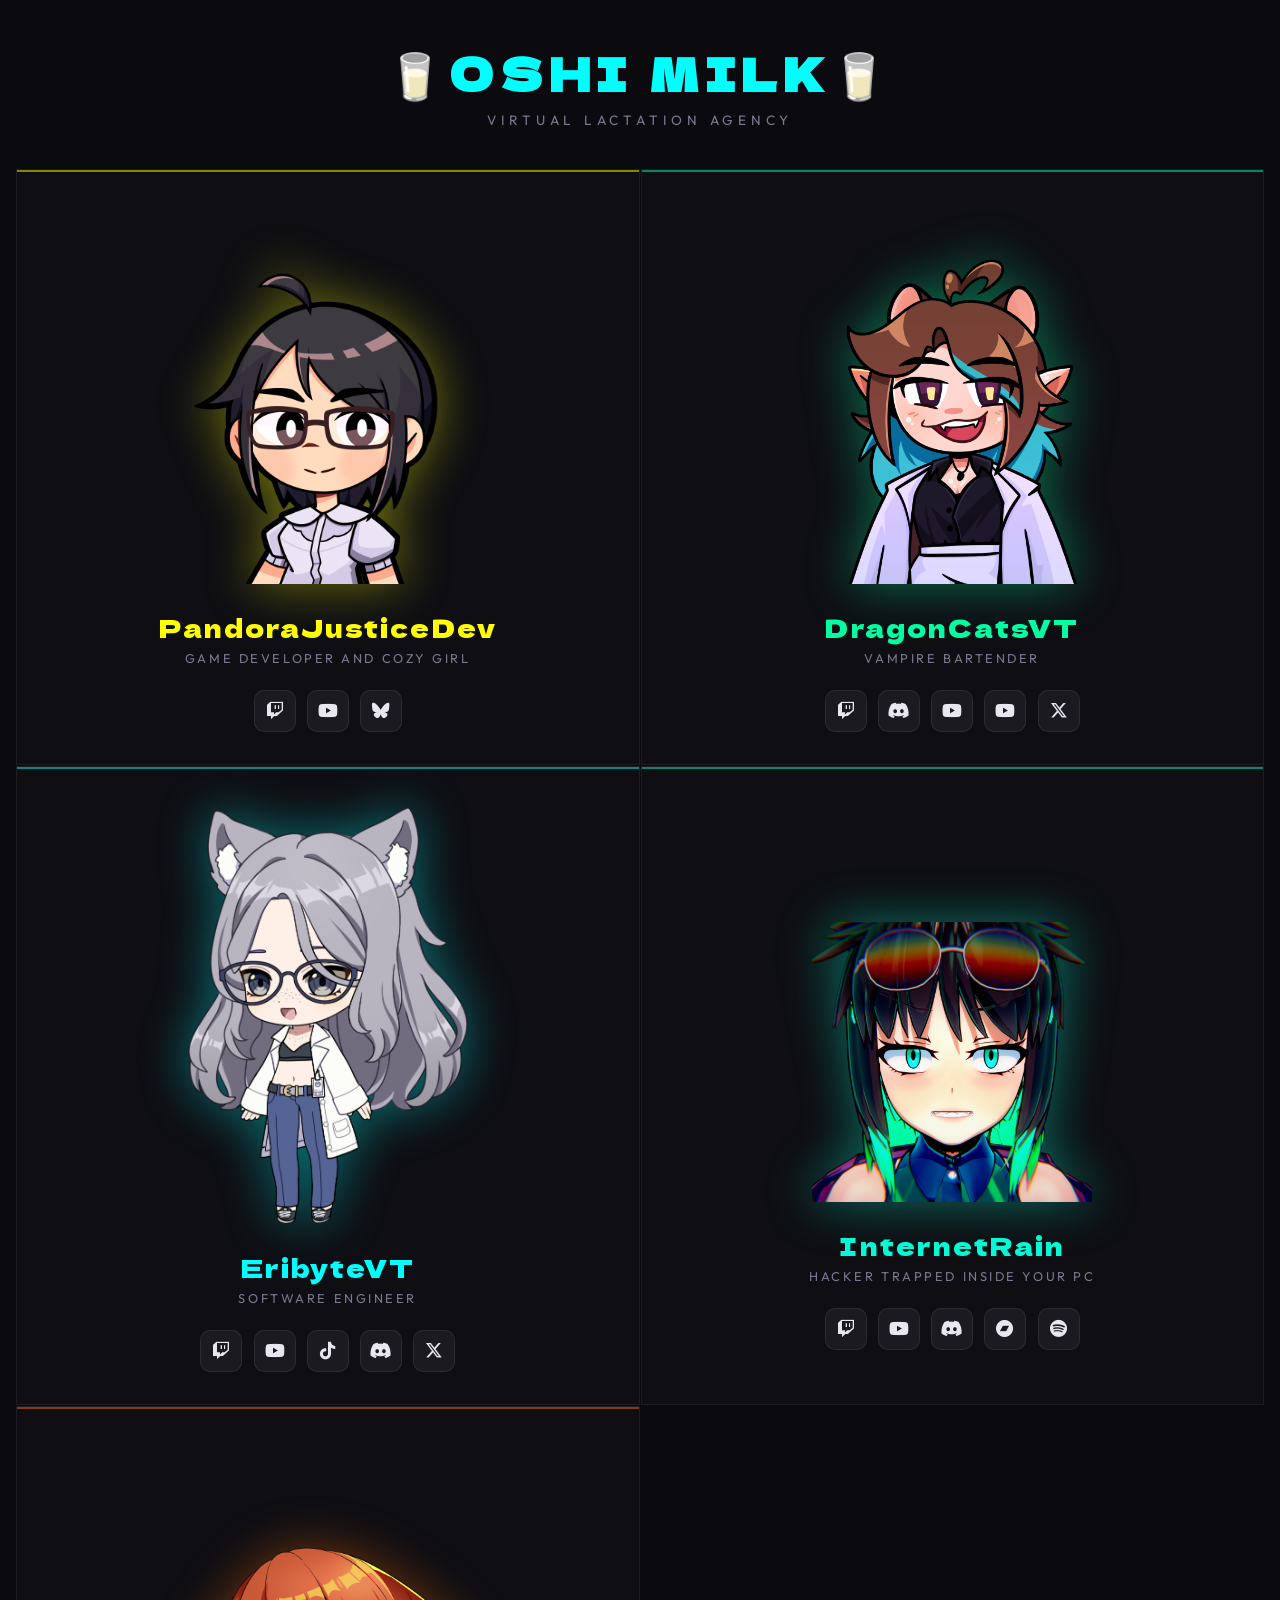
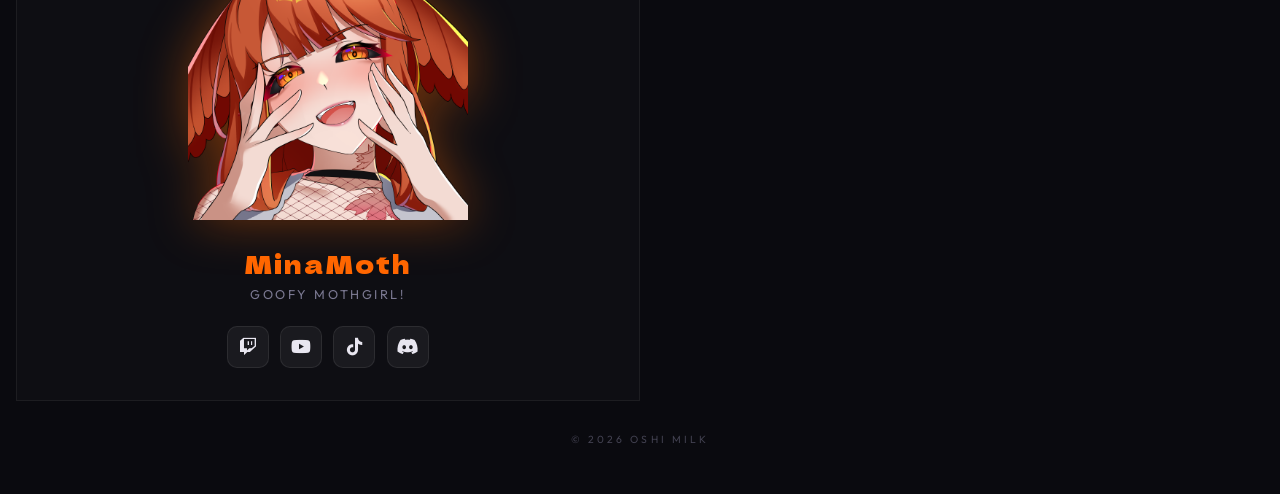
==== commit 2ac5b3b8: "added bios, moved talents to new file for easier updating" ====
--- a/index.html
+++ b/index.html
@@ -3,7 +3,7 @@
   <head>
     <meta charset="UTF-8" />
     <meta name="viewport" content="width=device-width, initial-scale=1.0" />
-    <title>Oshi Milk</title>
+    <title>Oshi Milk 🥛</title>
     <link
       rel="stylesheet"
       href="https://cdnjs.cloudflare.com/ajax/libs/font-awesome/6.6.0/css/all.min.css"
@@ -16,7 +16,7 @@
   </head>
   <body>
     <header>
-      <h1>OSHI MILK</h1>
+      <h1>🥛OSHI MILK🥛</h1>
       <p>Virtual Lactation Agency</p>
     </header>
 
@@ -34,179 +34,8 @@
     <footer>
       <p>&copy; 2026 Oshi Milk</p>
     </footer>
-
+    <script src="talents.js"></script>
     <script>
-      const talents = [
-        {
-          name: "EribyteVT",
-          tagline: "Software Engineer",
-          image: "03.png",
-          accent: "#00ffff",
-          twitchChannel: "EribyteVT",
-          bio: `Eribyte is your Average Software Engineer, residing more on the backend of the spectrum she likes SQL, Java, and Especially Python. 
-          She's often found streaming whatever she wants on a given day, usually something either niche or at least a decade old .
-          She likes Rootbeer, Monster Energy, and her home state of MINNESOTA BABY SKI-U-MAH GO VIKINGS RAAAAAAAAAAAAAAAAAAAAAAAAAAH
-          `,
-          youtubeHandle: "@EribyteVT",
-          socials: [
-            {
-              url: "https://www.twitch.tv/EribyteVT",
-              icon: "fa-brands fa-twitch",
-              label: "Twitch",
-            },
-            {
-              url: "https://www.youtube.com/@EribyteVT",
-              icon: "fa-brands fa-youtube",
-              label: "YouTube",
-            },
-            {
-              url: "https://www.tiktok.com/@EribyteVT",
-              icon: "fa-brands fa-tiktok",
-              label: "Tiktok",
-            },
-            {
-              url: "https://www.discord.gg/8pM8kFvP5C",
-              icon: "fa-brands fa-discord",
-              label: "Discord",
-            },
-            {
-              url: "https://x.com/EribyteVT",
-              icon: "fa-brands fa-x-twitter",
-              label: "Twitter",
-            },
-          ],
-        },
-        {
-          name: "DragonCatsVT",
-          tagline: "Vampire Bartender",
-          image: "wokeesex.png",
-          accent: "#00ffa2",
-          twitchChannel: "dragoncatsvt",
-          bio: "",
-          youtubeHandle: "@DragonCatsVT",
-          socials: [
-            {
-              url: "https://www.twitch.tv/dragoncatsvt",
-              icon: "fa-brands fa-twitch",
-              label: "Twitch",
-            },
-            {
-              url: "https://discord.com/invite/FYEabfMVD7",
-              icon: "fa-brands fa-discord",
-              label: "Discord",
-            },
-            {
-              url: "https://www.youtube.com/@DragonCatsVT",
-              icon: "fa-brands fa-youtube",
-              label: "YouTube",
-            },
-            {
-              url: "https://www.youtube.com/@DragonCatsVTVODS",
-              icon: "fa-brands fa-youtube",
-              label: "VODs",
-            },
-            {
-              url: "https://x.com/DragonCatsVT",
-              icon: "fa-brands fa-x-twitter",
-              label: "Twitter",
-            },
-          ],
-        },
-        {
-          name: "MinaMoth",
-          tagline: "Goofy Mothgirl!",
-          image: "./minami.png",
-          accent: "#ff6600",
-          twitchChannel: "minamothvt",
-          bio: "",
-          youtubeHandle: "@MinaMothVT",
-          socials: [
-            {
-              url: "https://www.twitch.tv/minamothvt",
-              icon: "fa-brands fa-twitch",
-              label: "Twitch",
-            },
-            {
-              url: "https://www.youtube.com/@MinaMothVT",
-              icon: "fa-brands fa-youtube",
-              label: "YouTube",
-            },
-            {
-              url: "https://www.tiktok.com/@minamothvt",
-              icon: "fa-brands fa-tiktok",
-              label: "TikTok",
-            },
-            {
-              url: "https://discord.gg/jPKpUDyKKM",
-              icon: "fa-brands fa-discord",
-              label: "Discord",
-            },
-          ],
-        },
-        {
-          name: "InternetRain",
-          tagline: "hacker trapped inside your PC",
-          image: "Netto_fugi.png",
-          accent: "#00fcd5",
-          twitchChannel: "internetrain",
-          bio: "",
-          youtubeHandle: "@internetrain",
-          socials: [
-            {
-              url: "https://www.twitch.tv/internetrain",
-              icon: "fa-brands fa-twitch",
-              label: "Twitch",
-            },
-            {
-              url: "https://youtube.com/@internetrain?si=tHnkIHQCruz9U-Gr&sub_confirmation=1",
-              icon: "fa-brands fa-youtube",
-              label: "YouTube",
-            },
-            {
-              url: "https://discord.gg/TC7NyGsWtM",
-              icon: "fa-brands fa-discord",
-              label: "Discord",
-            },
-            {
-              url: "http://internetrain.bandcamp.com/",
-              icon: "fa-brands fa-bandcamp",
-              label: "Bandcamp",
-            },
-            {
-              url: "https://open.spotify.com/artist/7hCQp6KXZw6xeW3U8JFI6D?utm_medium=share&utm_source=linktree",
-              icon: "fa-brands fa-spotify",
-              label: "Spotify",
-            },
-          ],
-        },
-        {
-          name: "PandoraJusticeDev",
-          tagline: "Game Developer and Cozy Girl",
-          image: "pandorka.png",
-          accent: "#ffff00",
-          twitchChannel: "pandorajusticedev",
-          bio: "",
-          youtubeHandle: "@PandoraJustice",
-          socials: [
-            {
-              url: "https://www.twitch.tv/pandorajusticedev",
-              icon: "fa-brands fa-twitch",
-              label: "Twitch",
-            },
-            {
-              url: "https://www.youtube.com/@PandoraJustice",
-              icon: "fa-brands fa-youtube",
-              label: "YouTube",
-            },
-            {
-              url: "https://bsky.app/profile/pandorajusticedev.bsky.social",
-              icon: "fa-brands fa-bluesky",
-              label: "Bluesky",
-            },
-          ],
-        },
-      ];
-
       // === SHUFFLE ===
       function shuffle(arr) {
         const a = [...arr];
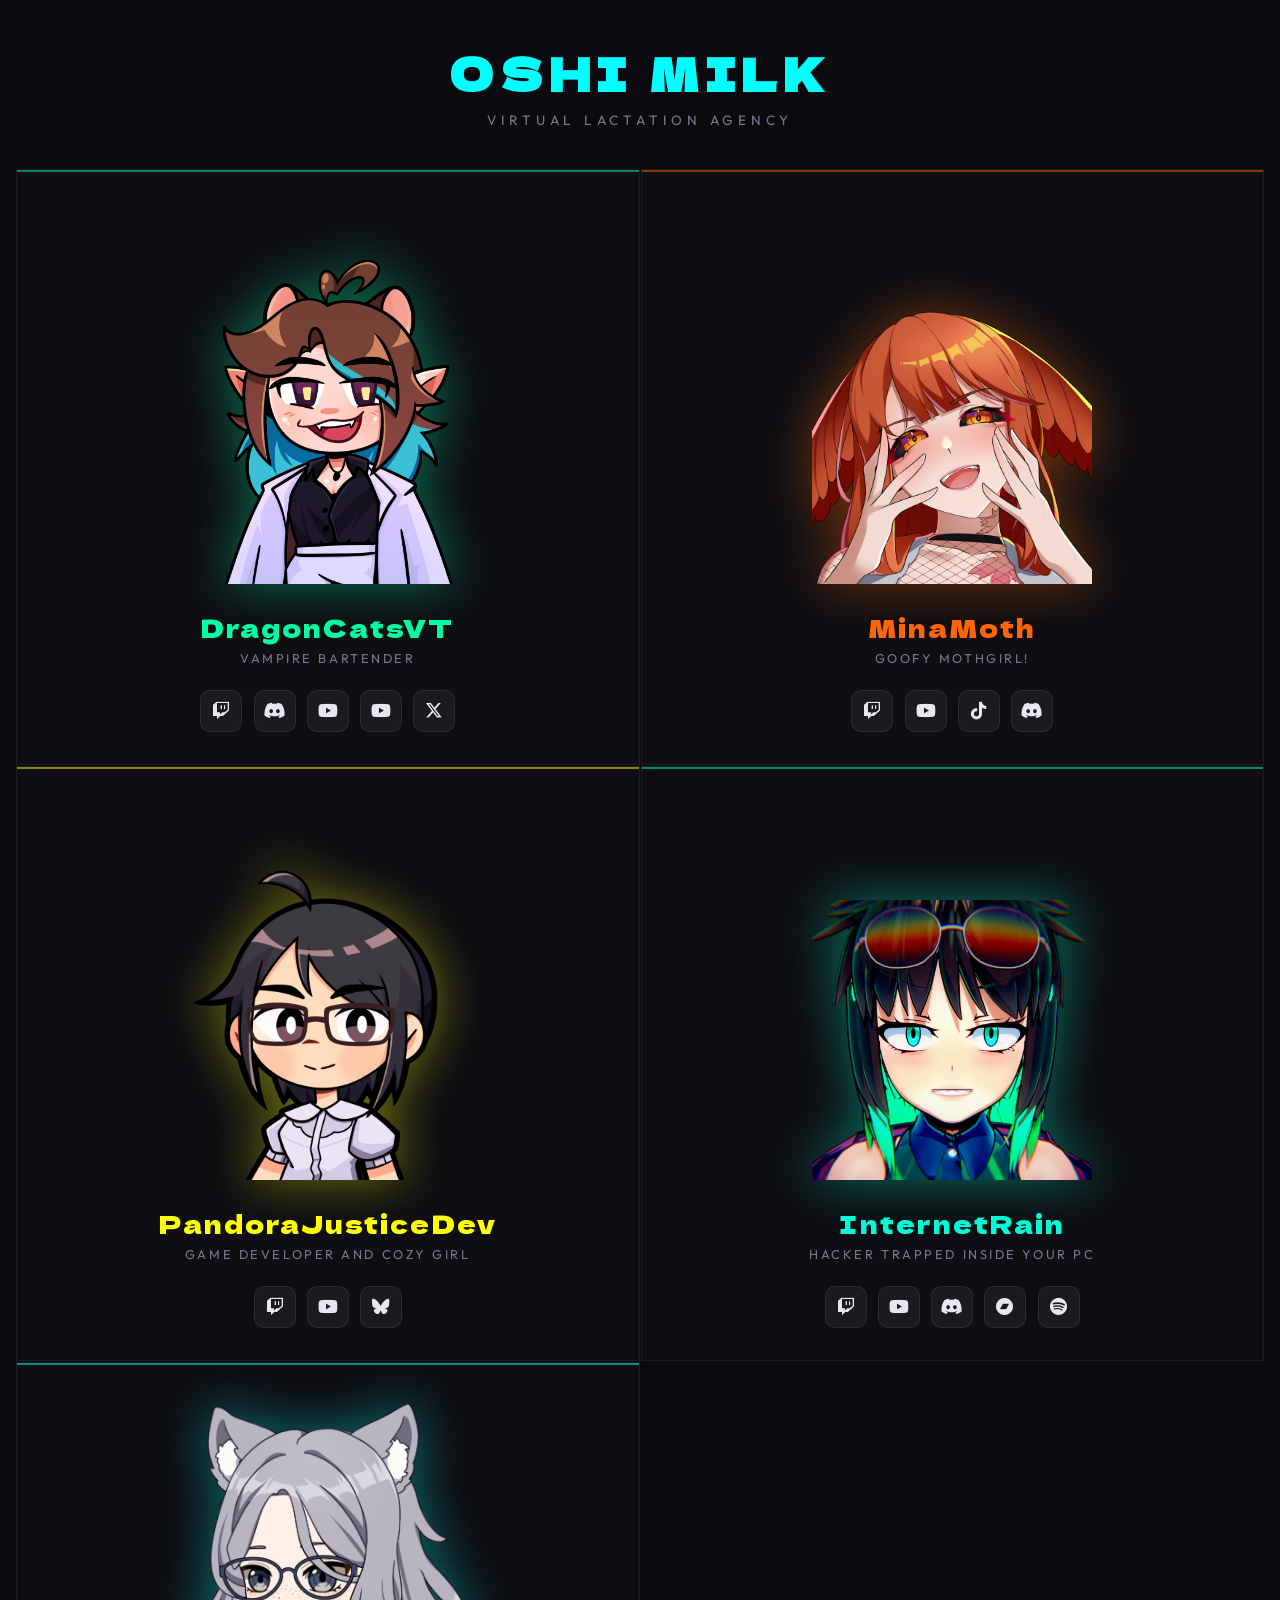
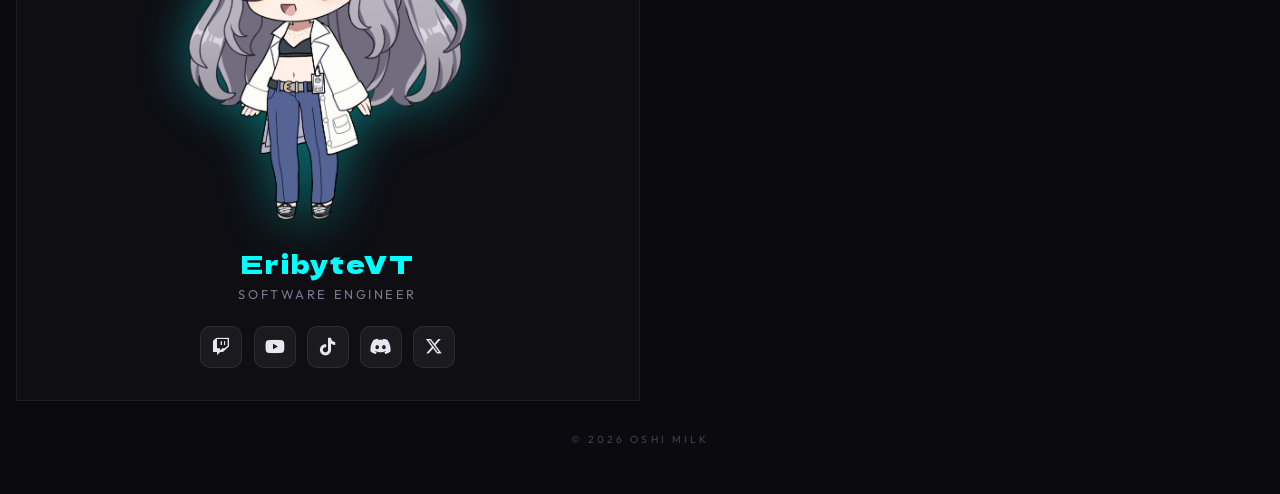
==== commit a68f12b8: "grammer fixes" ====
--- a/index.html
+++ b/index.html
@@ -16,7 +16,7 @@
   </head>
   <body>
     <header>
-      <h1>🥛OSHI MILK🥛</h1>
+      <h1>OSHI MILK</h1>
       <p>Virtual Lactation Agency</p>
     </header>
 
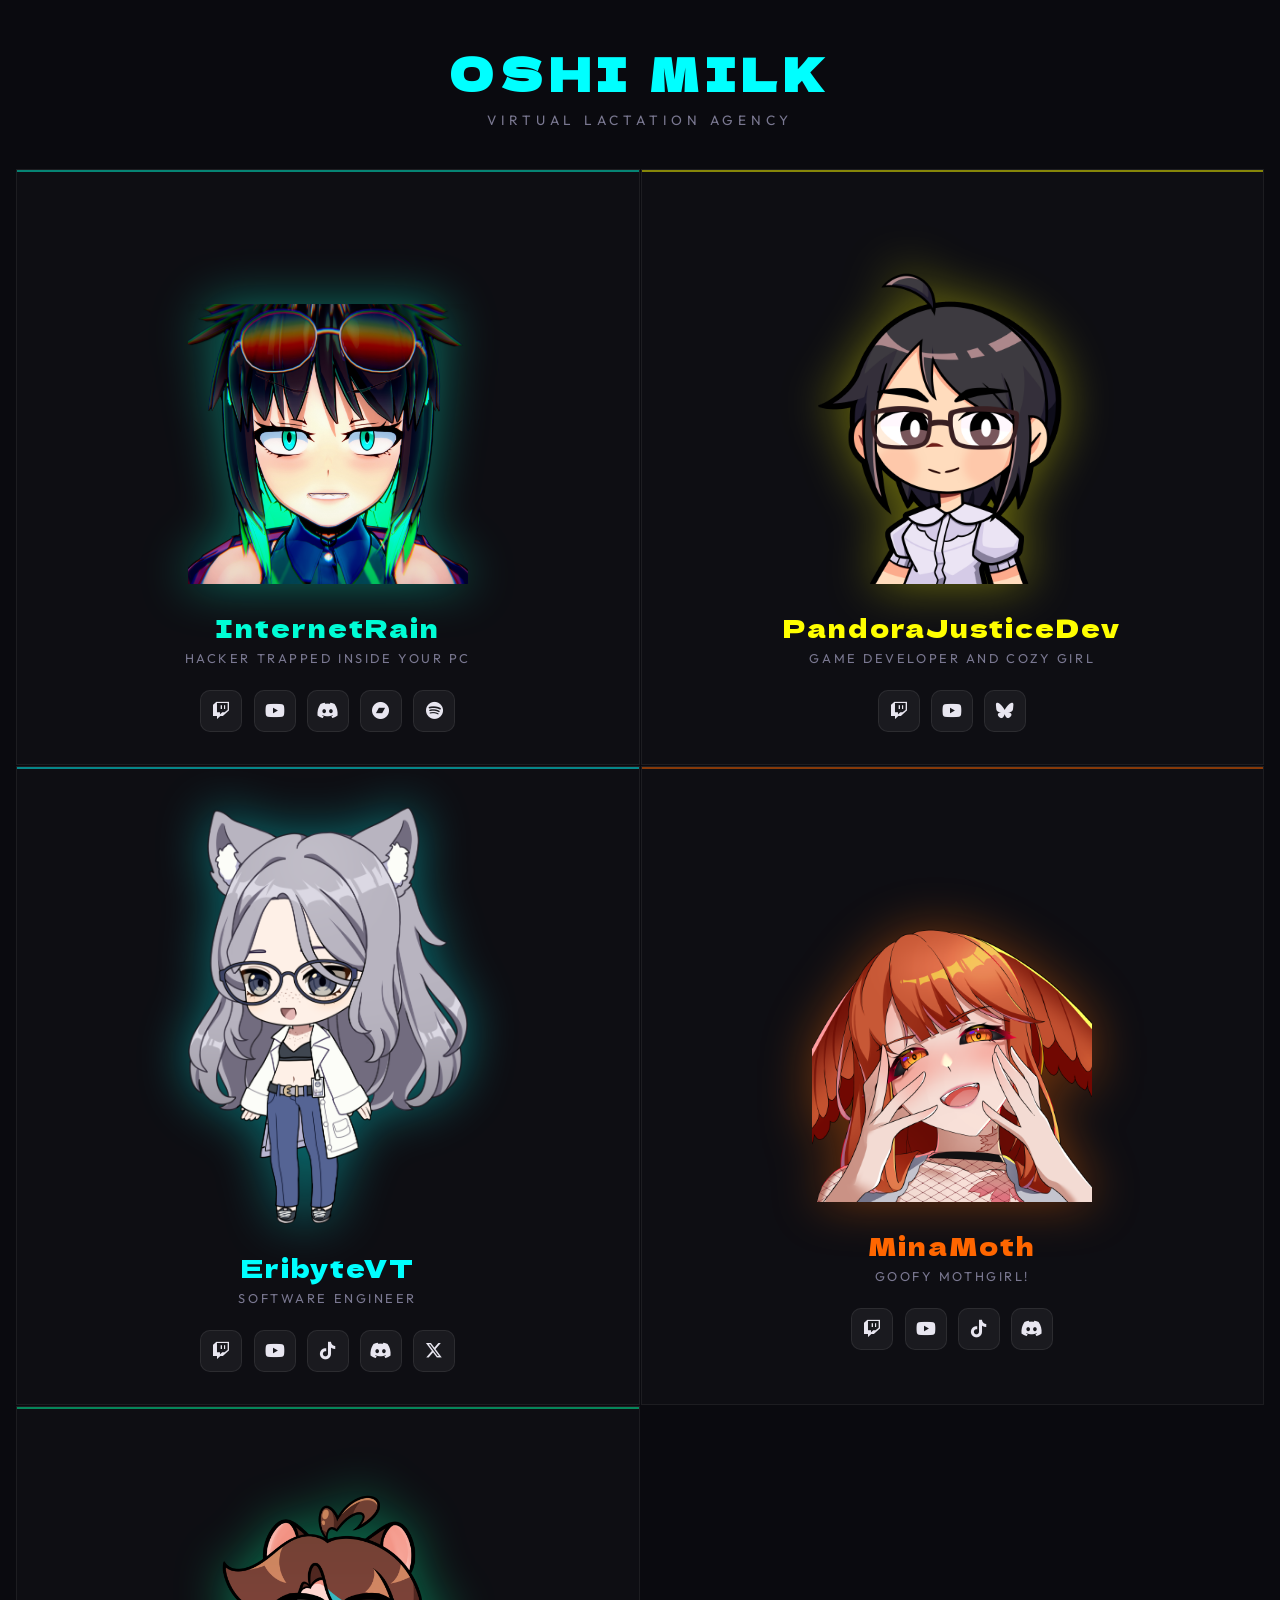
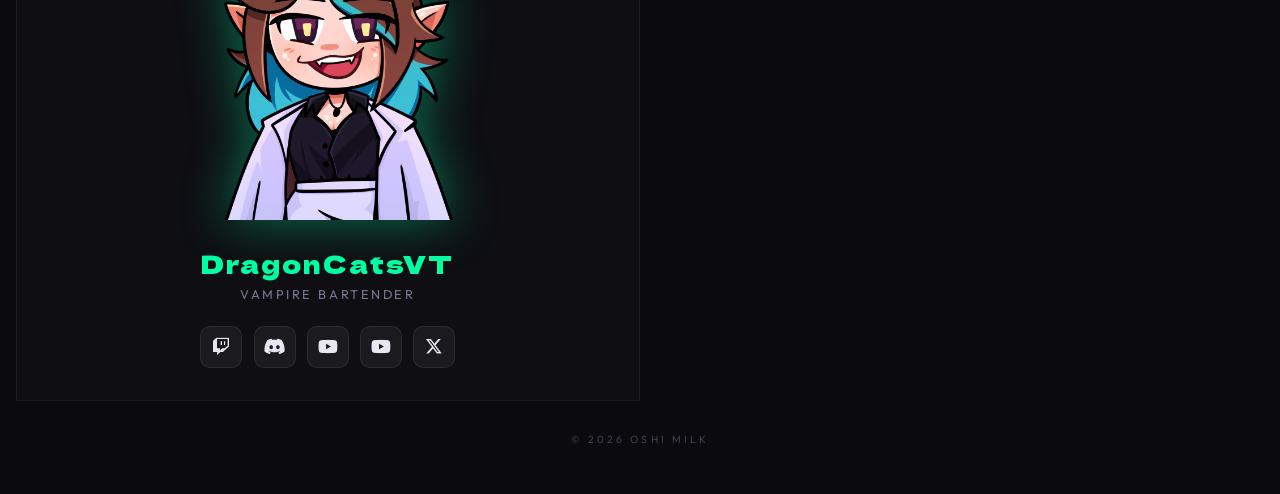
==== commit 17d2e7e5: "big update" ====
--- a/index.html
+++ b/index.html
@@ -13,6 +13,25 @@
       rel="stylesheet"
     />
     <link href="./index.css" rel="stylesheet" />
+
+    <!-- Discord  Embed -->
+    <meta property="og:type" content="website" />
+    <meta property="og:url" content="https://oshimilk.com" />
+    <meta property="og:site_name" content="Oshi Milk" />
+    <meta property="og:title" content="OSHI MILK" />
+    <meta
+      property="og:description"
+      content="Come, find out what oshimilk is all about"
+    />
+    <meta name="theme-color" content="#ffffff" />
+
+    <!-- Twitter/X EMBED -->
+    <meta name="twitter:card" content="summary_large_image" />
+    <meta name="twitter:title" content="OSHI MILK" />
+    <meta
+      name="twitter:description"
+      content="Come, find out what oshimilk is all about"
+    />
   </head>
   <body>
     <header>
@@ -50,52 +69,60 @@
 
       async function fetchLatestVideo(handle) {
         if (!handle) return null;
-        if (ytCache[handle]) return ytCache[handle];
-
-        try {
-          const res = await fetch(
-            `https://decapi.me/youtube/latest_video?id=${encodeURIComponent(handle)}&no_shorts=1&min_duration=180`,
-          );
-          const text = (await res.text()).trim();
-
-          // DecAPI returns a YouTube URL if successful, or an error message
-          const match = text.match(
-            /(?:watch\?v=|youtu\.be\/)([a-zA-Z0-9_-]{11})/,
-          );
-          if (!match) return fetchLatestShort(handle);
-
-          const result = { videoId: match[1], url: text };
-          ytCache[handle] = result;
-          return result;
-        } catch (e) {
-          console.warn("DecAPI YouTube fetch failed for", handle, e);
-          return null;
-        }
-      }
-
-      async function fetchLatestShort(handle) {
-        if (!handle) return null;
-        if (ytCache[handle]) return ytCache[handle];
-
-        try {
-          const res = await fetch(
-            `https://decapi.me/youtube/latest_video?id=${encodeURIComponent(handle)}`,
-          );
-          const text = (await res.text()).trim();
-
-          // DecAPI returns a YouTube URL if successful, or an error message
-          const match = text.match(
-            /(?:watch\?v=|youtu\.be\/)([a-zA-Z0-9_-]{11})/,
-          );
-          if (!match) return null;
-
-          const result = { videoId: match[1], url: text };
-          ytCache[handle] = result;
-          return result;
-        } catch (e) {
-          console.warn("DecAPI YouTube fetch failed for", handle, e);
-          return null;
-        }
+        if (ytCache[handle]) return ytCache[handle]; // returns promise if still in-flight, or resolved value
+
+        ytCache[handle] = (async () => {
+          try {
+            const res = await fetch(
+              `https://decapi.me/youtube/latest_video?id=${encodeURIComponent(handle)}&no_shorts=1&min_duration=180`,
+            );
+            const text = (await res.text()).trim();
+            const match = text.match(
+              /(?:watch\?v=|youtu\.be\/)([a-zA-Z0-9_-]{11})/,
+            );
+            if (match) {
+              const videoId = match[1];
+
+              const oembedRes = await fetch(
+                `https://www.youtube.com/oembed?url=https://www.youtube.com/watch?v=${videoId}&format=json`,
+              );
+
+              const oembedData = await oembedRes.json();
+
+              return { videoId, url: text, title: oembedData.title ?? null };
+            }
+            const res_short = await fetch(
+              `https://decapi.me/youtube/latest_video?id=${encodeURIComponent(handle)}`,
+            );
+            console.log(
+              `https://decapi.me/youtube/latest_video?id=${encodeURIComponent(handle)}`,
+            );
+            const text_short = (await res_short.text()).trim();
+            const match_short = text_short.match(
+              /(?:watch\?v=|youtu\.be\/)([a-zA-Z0-9_-]{11})/,
+            );
+            if (!match_short) return null;
+
+            const videoId = match_short[1];
+
+            const oembedRes = await fetch(
+              `https://www.youtube.com/oembed?url=https://www.youtube.com/watch?v=${videoId}&format=json`,
+            );
+
+            const oembedData = await oembedRes.json();
+
+            return {
+              videoId,
+              url: text_short,
+              title: oembedData.title ?? null,
+            };
+          } catch (e) {
+            console.warn("DecAPI YouTube fetch failed for", handle, e);
+            return null;
+          }
+        })();
+
+        return ytCache[handle];
       }
 
       function getYoutubeUrl(talent) {
@@ -109,12 +136,12 @@
         const ytUrl = getYoutubeUrl(talent);
         if (!ytUrl) return "";
         return `
-          <div class="detail-yt-fallback">
-            <a href="${ytUrl}" target="_blank" rel="noopener">
-              <i class="fa-brands fa-youtube"></i> Visit ${talent.name} on YouTube
-            </a>
-          </div>
-        `;
+              <div class="detail-yt-fallback">
+                <a href="${ytUrl}" target="_blank" rel="noopener">
+                  <i class="fa-brands fa-youtube"></i> Visit ${talent.name} on YouTube
+                </a>
+              </div>
+            `;
       }
 
       let detailPanel = null;
@@ -126,20 +153,20 @@
         detailPanel = document.createElement("div");
         detailPanel.className = "detail-panel";
         detailPanel.innerHTML = `
-          <div class="detail-panel-overflow">
-            <button class="detail-close" aria-label="Close"><i class="fa-solid fa-xmark"></i></button>
-            <div class="detail-panel-inner">
-              <div class="detail-bio">
-                <div class="detail-label">About</div>
-                <div class="detail-bio-content"></div>
+              <div class="detail-panel-overflow">
+                <button class="detail-close" aria-label="Close"><i class="fa-solid fa-xmark"></i></button>
+                <div class="detail-panel-inner">
+                  <div class="detail-bio">
+                    <div class="detail-label">About</div>
+                    <div class="detail-bio-content"></div>
+                  </div>
+                  <div class="detail-yt">
+                    <div class="detail-label">Latest Video</div>
+                    <div class="detail-yt-content"></div>
+                  </div>
+                </div>
               </div>
-              <div class="detail-yt">
-                <div class="detail-label">Latest Video</div>
-                <div class="detail-yt-content"></div>
-              </div>
-            </div>
-          </div>
-        `;
+            `;
 
         detailPanel
           .querySelector(".detail-close")
@@ -200,15 +227,20 @@
             '<div class="detail-yt-loading">Loading latest video…</div>';
           const video = await fetchLatestVideo(talent.youtubeHandle);
           if (video && currentTalent === talent) {
-            ytContent.innerHTML = `
-              <div class="detail-yt-player">
-                <iframe
-                  src="https://www.youtube.com/embed/${video.videoId}"
-                  allowfullscreen
-                  allow="autoplay; encrypted-media"
-                ></iframe>
-              </div>
-            `;
+            ytContent.innerHTML = buildYtPlayer(video.videoId, video.title);
+
+            ytContent
+              .querySelector(".yt-facade")
+              .addEventListener("click", function () {
+                const id = this.dataset.videoid;
+                this.innerHTML = `
+                  <iframe
+                    src="https://www.youtube.com/embed/${id}?autoplay=1"
+                    allowfullscreen
+                    allow="autoplay; encrypted-media"
+                  ></iframe>
+                `;
+              });
           } else if (currentTalent === talent) {
             ytContent.innerHTML = buildYtFallback(talent);
           }
@@ -288,18 +320,18 @@
 
           const imageHTML = t.image
             ? `<img src="${t.image}" alt="${t.name}" style="animation-delay:${floatDelay}s"
-                 onerror="this.style.display='none';this.nextElementSibling.style.display='flex';" />
-               <div class="placeholder" style="display:none">Image not found</div>`
+                     onerror="this.style.display='none';this.nextElementSibling.style.display='flex';" />
+                   <div class="placeholder" style="display:none">Image not found</div>`
             : `<div class="placeholder">Awaiting<br/>Debut</div>`;
 
           card.innerHTML = `
-            <div class="talent-image-wrap">
-              ${imageHTML}
-            </div>
-            <div class="talent-name">${t.name}</div>
-            <div class="talent-tagline">${t.tagline}</div>
-            <div class="socials">${socialsHTML}</div>
-          `;
+                <div class="talent-image-wrap">
+                  ${imageHTML}
+                </div>
+                <div class="talent-name">${t.name}</div>
+                <div class="talent-tagline">${t.tagline}</div>
+                <div class="socials">${socialsHTML}</div>
+              `;
 
           card.addEventListener("click", (e) => {
             if (e.target.closest("a") || e.target.closest("iframe")) return;
@@ -347,18 +379,18 @@
           card.style.animationDelay = `${i * 0.15}s`;
 
           card.innerHTML = `
-            <iframe
-              class="live-stream-embed"
-              src="https://player.twitch.tv/?channel=${talent.twitchChannel}&parent=${parentDomain}&muted=true&autoplay=true"
-              allowfullscreen
-            ></iframe>
-            <div class="live-stream-info">
-              <div class="live-stream-name" style="color:${talent.accent}">${talent.name}</div>
-              <div class="live-stream-label">
-                <span class="live-dot"></span> LIVE
-              </div>
-            </div>
-          `;
+                <iframe
+                  class="live-stream-embed"
+                  src="https://player.twitch.tv/?channel=${talent.twitchChannel}&parent=${parentDomain}&muted=true&autoplay=true"
+                  allowfullscreen
+                ></iframe>
+                <div class="live-stream-info">
+                  <div class="live-stream-name" style="color:${talent.accent}">${talent.name}</div>
+                  <div class="live-stream-label">
+                    <span class="live-dot"></span> LIVE
+                  </div>
+                </div>
+              `;
 
           liveStreams.appendChild(card);
 
@@ -373,7 +405,48 @@
         });
       }
 
+      // === YOUTUBE PRELOAD TO PREVENT WAIT ===
+      function prefetchYouTube() {
+        talents
+          .filter((t) => t.youtubeHandle)
+          .forEach((t) => fetchLatestVideo(t.youtubeHandle));
+      }
+
+      function buildYtPlayer(videoId, title) {
+        return `
+        <div class="detail-yt-player yt-facade" data-videoid="${videoId}">
+          <img 
+            src="https://i.ytimg.com/vi/${videoId}/mqdefault.jpg"
+            alt="Latest video thumbnail"
+            loading="eager"
+          />
+          <button class="yt-play-btn" aria-label="Play video">
+            <i class="fa-solid fa-play"></i>
+          </button>
+          ${title ? `<div class="yt-title"><span class="yt-title-inner">${title}</span></div>` : ""}
+        </div>
+      `;
+      }
+
+      function updateTitleGradient(ytContent) {
+        const facade = ytContent.querySelector(".yt-facade");
+        const titleEl = ytContent.querySelector(".yt-title");
+        const innerEl = ytContent.querySelector(".yt-title-inner");
+        if (!facade || !titleEl || !innerEl) return;
+
+        // If text wraps, it'll be wider than container — cap at 100%
+        const ratio = Math.min(innerEl.offsetWidth / facade.offsetWidth, 1);
+        const solidPct = Math.round(ratio * 100);
+        const fadePct = Math.min(solidPct + 20, 100);
+
+        titleEl.style.background = `linear-gradient(90deg,
+    rgba(0,0,0,0.9) ${solidPct}%,
+    rgba(0,0,0,0.4) ${solidPct + Math.round((fadePct - solidPct) * 0.5)}%,
+    transparent ${fadePct}%)`;
+      }
+
       // Go
+      prefetchYouTube();
       buildGrid();
       initLiveDetection();
     </script>
--- a/index.css
+++ b/index.css
@@ -647,3 +647,63 @@
     padding: 1.5rem 1.2rem;
   }
 }
+
+.yt-facade {
+  position: relative;
+  cursor: pointer;
+}
+
+.yt-facade img {
+  width: 100%;
+  height: 100%;
+  object-fit: cover;
+  border-radius: 6px;
+  display: block;
+}
+
+.yt-play-btn {
+  position: absolute;
+  top: 50%;
+  left: 50%;
+  transform: translate(-50%, -50%);
+  width: 56px;
+  height: 56px;
+  border-radius: 50%;
+  border: none;
+  background: rgba(0, 0, 0, 0.75);
+  color: #fff;
+  font-size: 1.3rem;
+  cursor: pointer;
+  display: flex;
+  align-items: center;
+  justify-content: center;
+  transition:
+    background 0.2s ease,
+    transform 0.2s ease;
+  padding-left: 4px; /* optical center for play icon */
+}
+
+.yt-facade:hover .yt-play-btn {
+  background: #ff0000;
+  transform: translate(-50%, -50%) scale(1.1);
+}
+
+.yt-title {
+  position: absolute;
+  top: 0.5rem;
+  left: 0;
+  right: 0;
+  padding: 0.5rem 0.75rem;
+  font-size: 1.2rem;
+  line-height: 1.4;
+  color: #fff;
+  border-radius: 0 0 6px 6px;
+  pointer-events: none;
+}
+
+.yt-title-inner {
+  display: inline;
+  padding: 0.5rem 0.75rem;
+  background: rgba(0, 0, 0, 0.8);
+  border-radius: 1rem;
+}
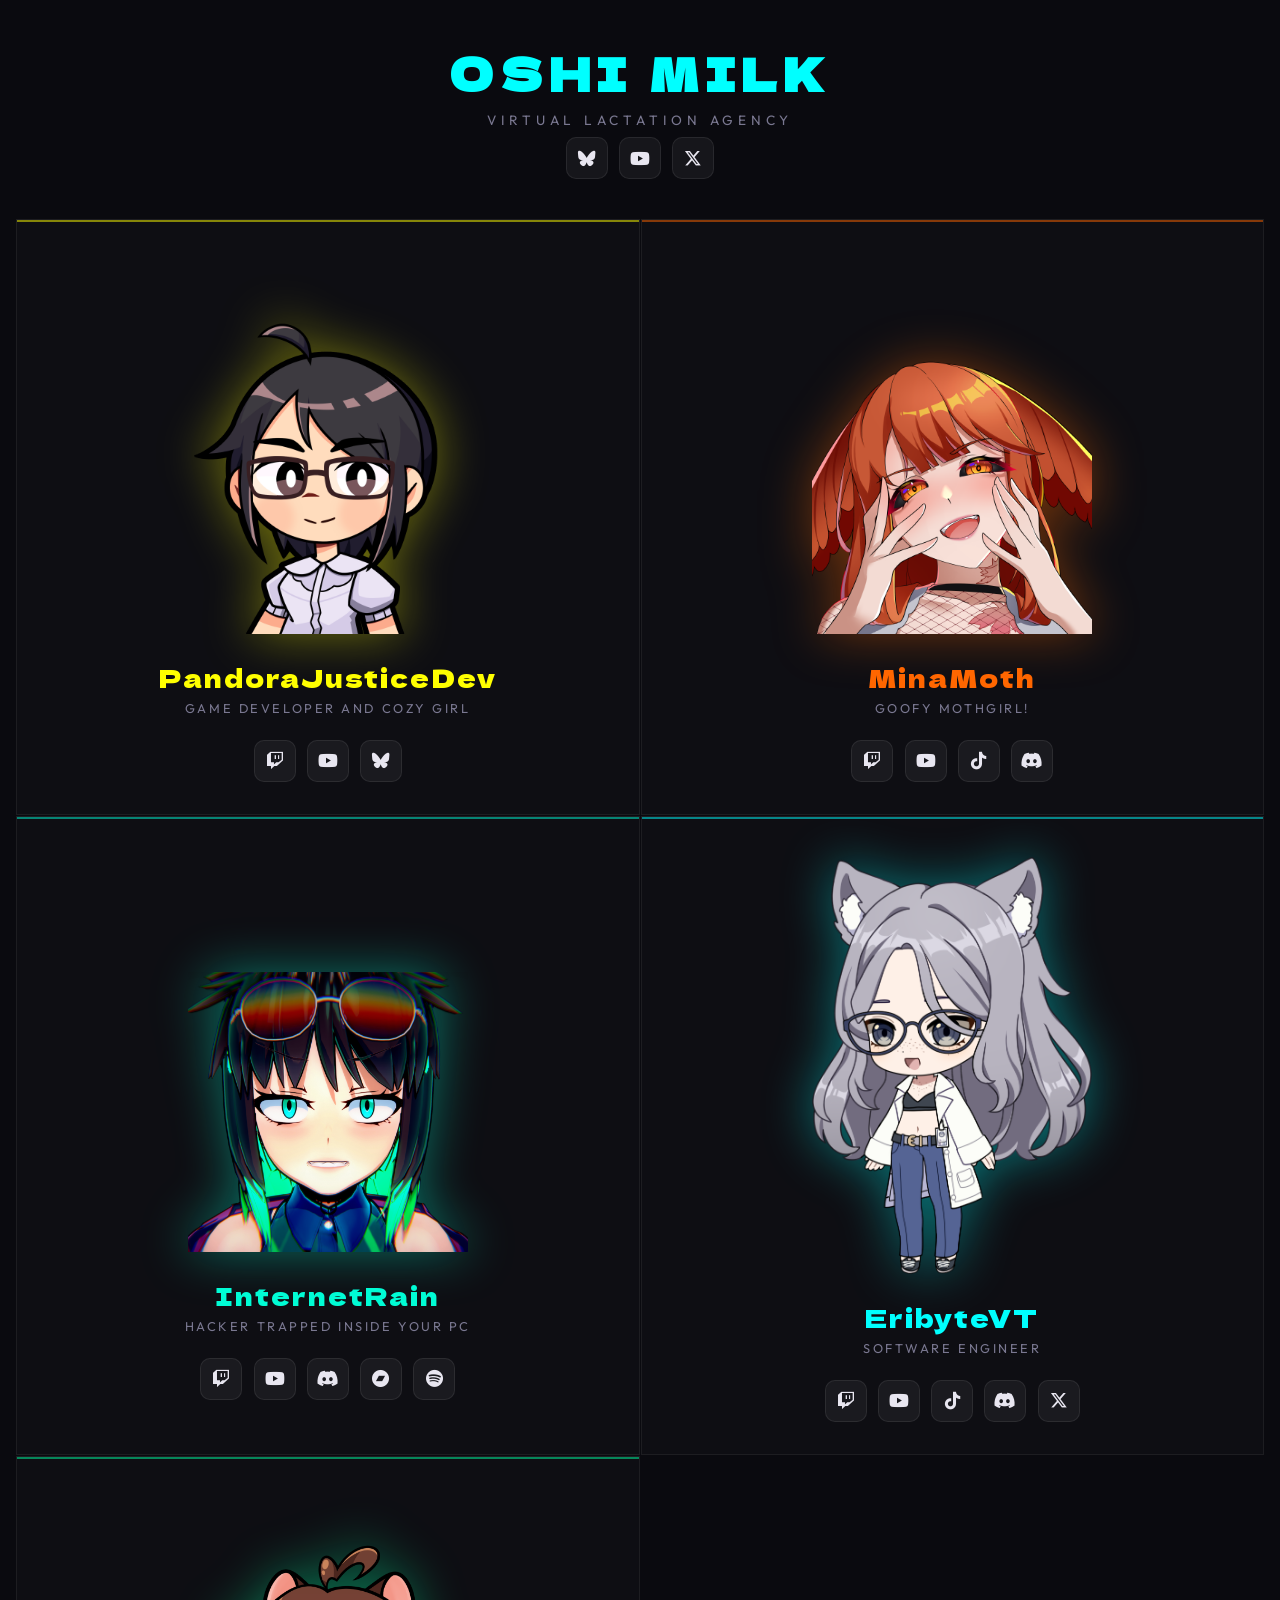
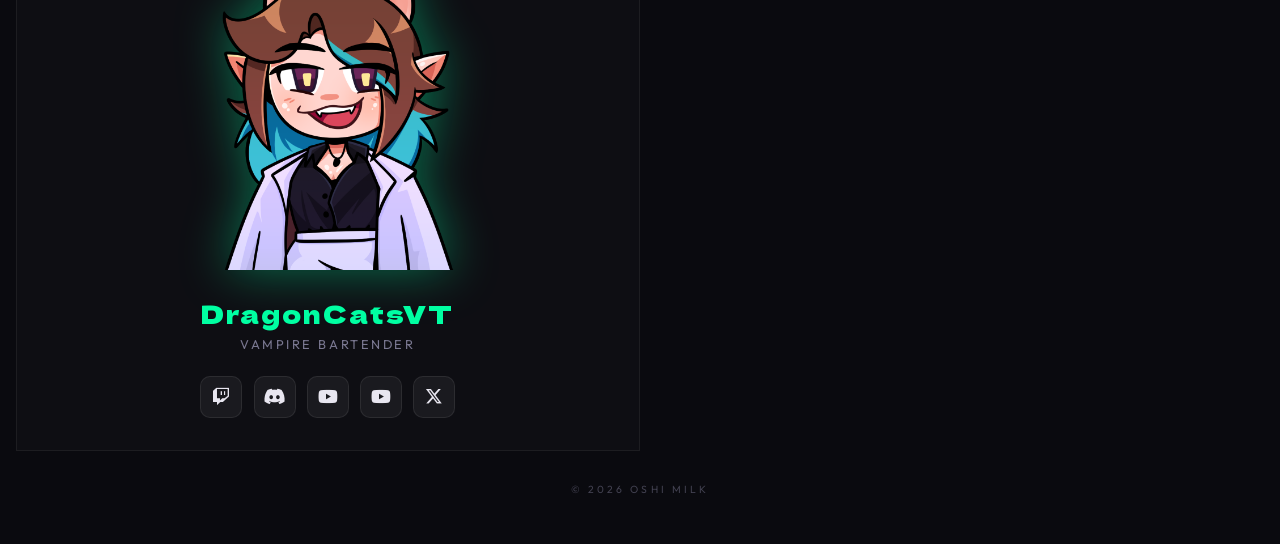
==== commit 4169c794: "add brand accounts" ====
--- a/index.html
+++ b/index.html
@@ -34,9 +34,32 @@
     />
   </head>
   <body>
-    <header>
+    <header style="--accent: #00ffff">
       <h1>OSHI MILK</h1>
       <p>Virtual Lactation Agency</p>
+      <div class="socials" style="padding-top: 0.5em">
+        <a
+          href="https://bsky.app/profile/oshimilk.com"
+          data-label="Bluesky"
+          target="_blank"
+          rel="noopener"
+          ><i class="fa-brands fa-bluesky"></i
+        ></a>
+        <a
+          href="https://www.youtube.com/@OshiMilk"
+          data-label="Youtube"
+          target="_blank"
+          rel="noopener"
+          ><i class="fa-brands fa-youtube"></i
+        ></a>
+        <a
+          href="https://x.com/oshimilk"
+          data-label="Twitter"
+          target="_blank"
+          rel="noopener"
+          ><i class="fa-brands fa-x-twitter"></i
+        ></a>
+      </div>
     </header>
 
     <!-- LIVE section, hidden unless used -->
